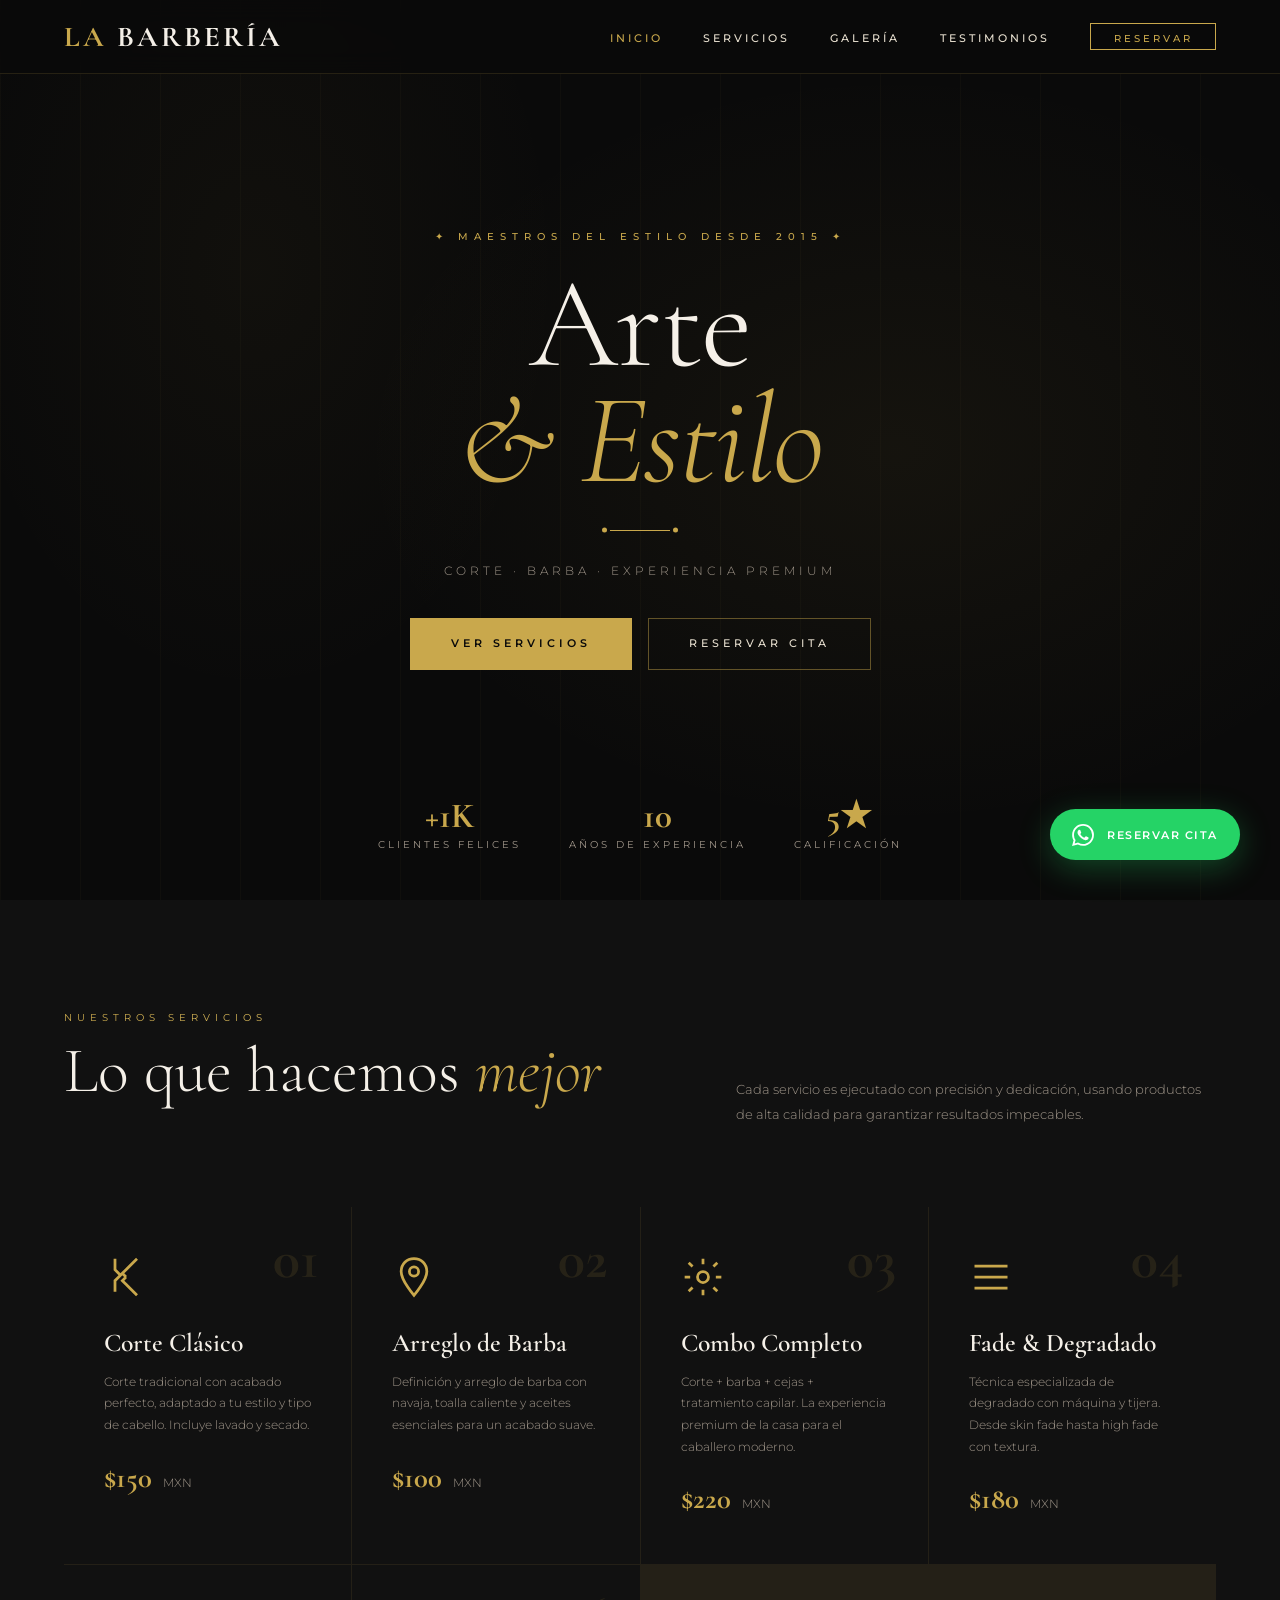
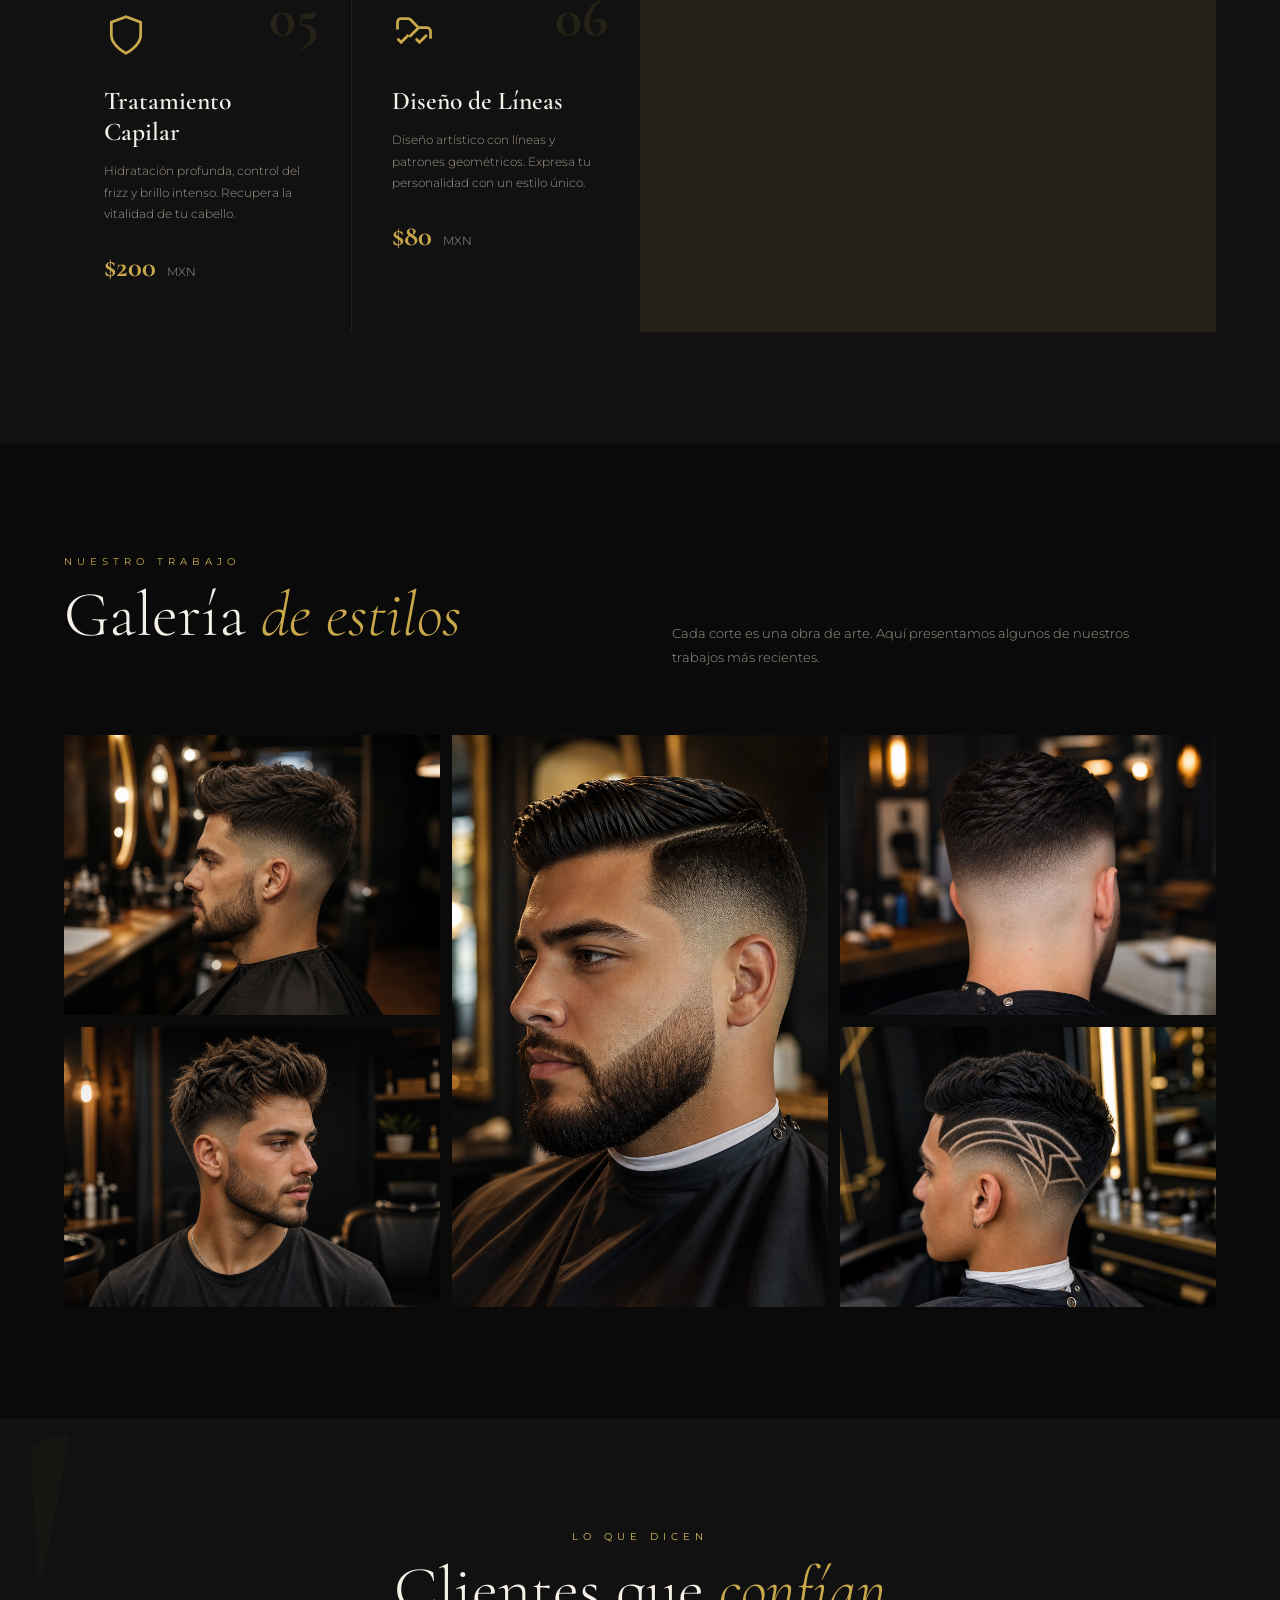
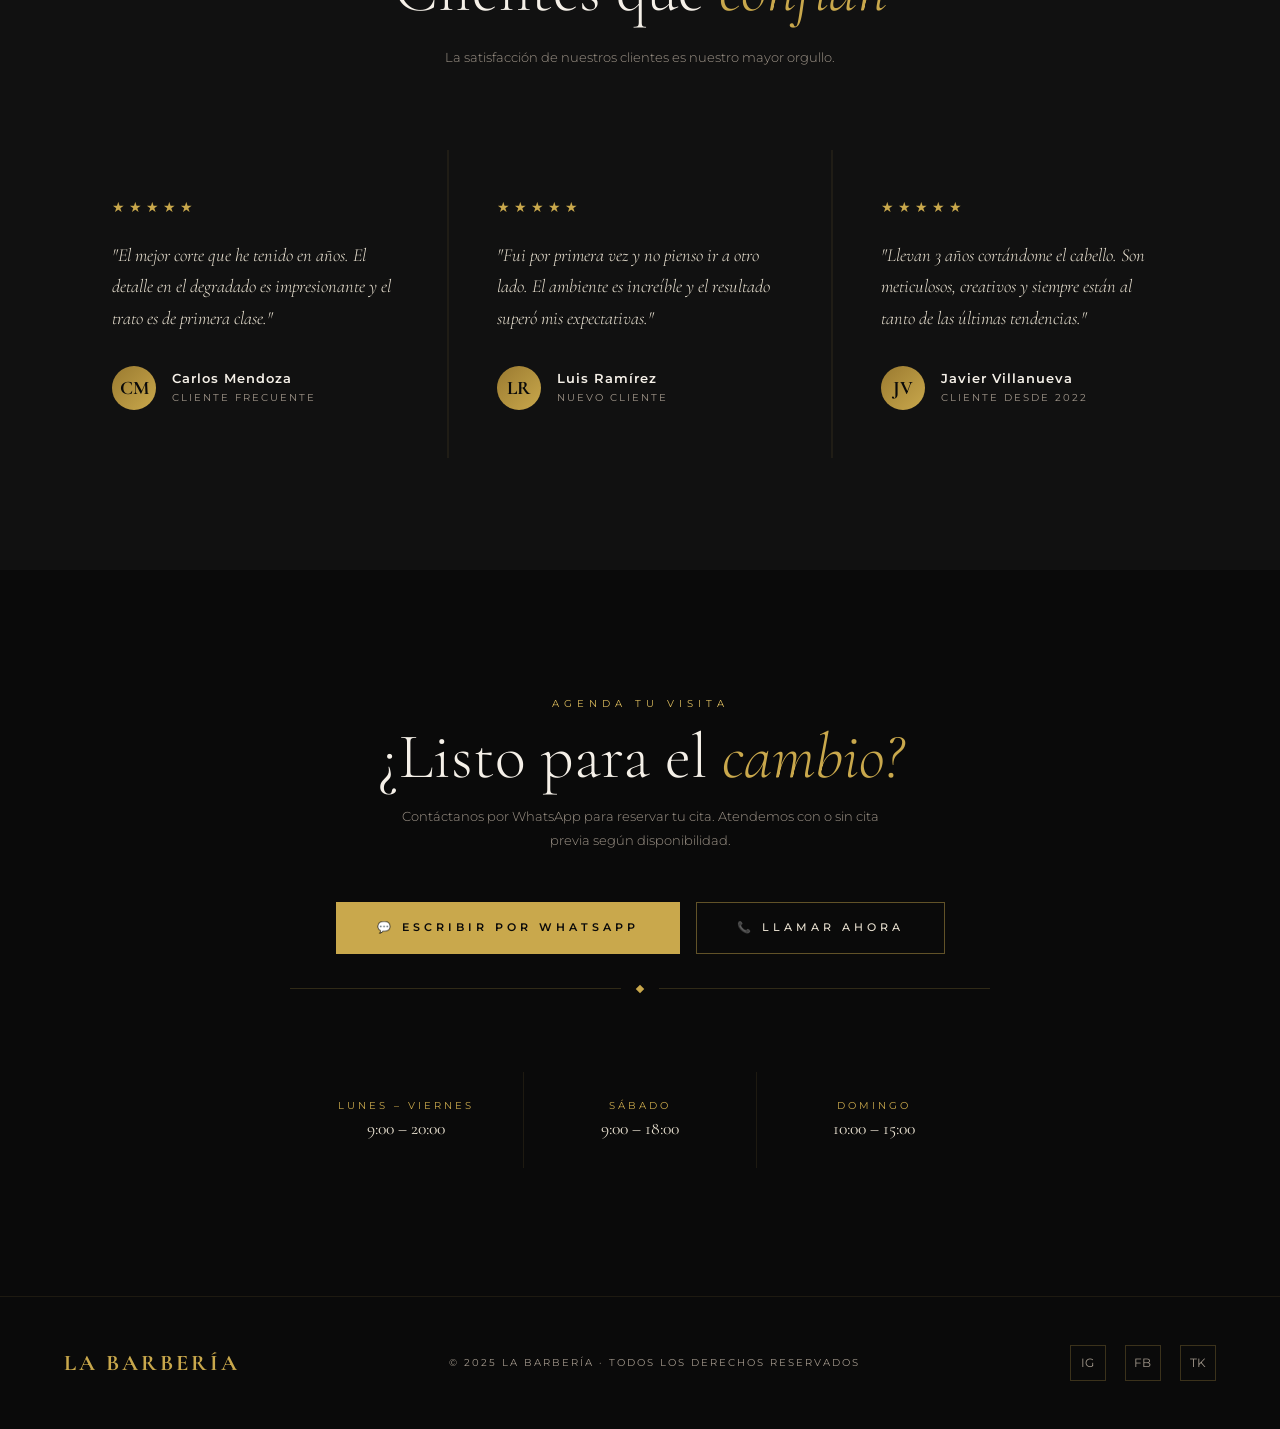
==== barberia/index.html @ 3659d056 "Initial push El primer push donde agregue lo que ya tenia" ====
<!DOCTYPE html>
<html lang="es">
<head>
  <meta charset="UTF-8" />
  <meta name="viewport" content="width=device-width, initial-scale=1.0" />
  <title>La Barbería | Maestros del Estilo</title>
  <link href="https://fonts.googleapis.com/css2?family=Cormorant+Garamond:wght@300;400;600;700&family=Montserrat:wght@300;400;500;600&display=swap" rel="stylesheet" />
  <link rel="stylesheet" href="css/variables.css" />
  <link rel="stylesheet" href="css/base.css" />
  <link rel="stylesheet" href="css/navbar.css" />
  <link rel="stylesheet" href="css/hero.css" />
  <link rel="stylesheet" href="css/servicios.css" />
  <link rel="stylesheet" href="css/galeria.css" />
  <link rel="stylesheet" href="css/testimonios.css" />
  <link rel="stylesheet" href="css/contacto.css" />
  <link rel="stylesheet" href="css/footer.css" />
  <link rel="stylesheet" href="css/whatsapp.css" />
  <link rel="stylesheet" href="css/animations.css" />
  <link rel="stylesheet" href="css/responsive.css" />
</head>
<body>

  <nav>
    <a href="#inicio" class="nav-logo">La <span>Barbería</span></a>
    <ul class="nav-links" id="navLinks">
      <li><a href="#inicio">Inicio</a></li>
      <li><a href="#servicios">Servicios</a></li>
      <li><a href="#galeria">Galería</a></li>
      <li><a href="#testimonios">Testimonios</a></li>
      <li><a href="#contacto" class="nav-cta">Reservar</a></li>
    </ul>
    <button class="hamburger" id="hamburger" aria-label="Menú">
      <span></span><span></span><span></span>
    </button>
  </nav>

  <section id="inicio">
    <div class="hero-bg"></div>
    <div class="hero-lines"></div>
    <div class="hero-content">
      <p class="hero-eyebrow">✦ Maestros del estilo desde 2015 ✦</p>
      <h1 class="hero-title">
        Arte <em>& Estilo</em>
      </h1>
      <div class="hero-divider"></div>
      <p class="hero-sub">Corte · Barba · Experiencia Premium</p>
      <div class="hero-actions">
        <a href="#servicios" class="btn-primary"><span>Ver servicios</span></a>
        <a href="#contacto" class="btn-outline"><span>Reservar cita</span></a>
      </div>
    </div>
    <div class="hero-badges">
      <div class="badge">
        <span class="badge-num">+1K</span>
        <span class="badge-text">Clientes felices</span>
      </div>
      <div class="badge">
        <span class="badge-num">10</span>
        <span class="badge-text">Años de experiencia</span>
      </div>
      <div class="badge">
        <span class="badge-num">5★</span>
        <span class="badge-text">Calificación</span>
      </div>
    </div>
  </section>

  <section id="servicios">
    <div class="servicios-header">
      <div>
        <span class="section-label reveal">Nuestros servicios</span>
        <h2 class="section-title reveal reveal-delay-1">Lo que hacemos <em>mejor</em></h2>
      </div>
      <p class="section-desc reveal reveal-delay-2">
        Cada servicio es ejecutado con precisión y dedicación, usando productos de alta calidad para garantizar resultados impecables.
      </p>
    </div>
    <div class="servicios-grid">

      <div class="servicio-card reveal">
        <span class="servicio-num">01</span>
        <svg class="servicio-icon" viewBox="0 0 24 24" fill="none" stroke="currentColor" stroke-width="1.5">
          <path d="M6 2v6l3 3-3 3v6M12 8l6-6M12 16l6 6M12 8l-2 2 2 2M12 16l-2-2 2-2"/>
        </svg>
        <h3 class="servicio-name">Corte Clásico</h3>
        <p class="servicio-desc">Corte tradicional con acabado perfecto, adaptado a tu estilo y tipo de cabello. Incluye lavado y secado.</p>
        <div class="servicio-precio">$150 <span>MXN</span></div>
      </div>

      <div class="servicio-card reveal reveal-delay-1">
        <span class="servicio-num">02</span>
        <svg class="servicio-icon" viewBox="0 0 24 24" fill="none" stroke="currentColor" stroke-width="1.5">
          <path d="M12 2C8 2 5 5 5 9c0 5 7 13 7 13s7-8 7-13c0-4-3-7-7-7z"/>
          <circle cx="12" cy="9" r="2.5"/>
        </svg>
        <h3 class="servicio-name">Arreglo de Barba</h3>
        <p class="servicio-desc">Definición y arreglo de barba con navaja, toalla caliente y aceites esenciales para un acabado suave.</p>
        <div class="servicio-precio">$100 <span>MXN</span></div>
      </div>

      <div class="servicio-card reveal reveal-delay-2">
        <span class="servicio-num">03</span>
        <svg class="servicio-icon" viewBox="0 0 24 24" fill="none" stroke="currentColor" stroke-width="1.5">
          <circle cx="12" cy="12" r="3"/>
          <path d="M12 2v3M12 19v3M2 12h3M19 12h3M4.2 4.2l2.1 2.1M17.7 17.7l2.1 2.1M4.2 19.8l2.1-2.1M17.7 6.3l2.1-2.1"/>
        </svg>
        <h3 class="servicio-name">Combo Completo</h3>
        <p class="servicio-desc">Corte + barba + cejas + tratamiento capilar. La experiencia premium de la casa para el caballero moderno.</p>
        <div class="servicio-precio">$220 <span>MXN</span></div>
      </div>

      <div class="servicio-card reveal reveal-delay-3">
        <span class="servicio-num">04</span>
        <svg class="servicio-icon" viewBox="0 0 24 24" fill="none" stroke="currentColor" stroke-width="1.5">
          <path d="M3 6h18M3 12h18M3 18h18"/>
        </svg>
        <h3 class="servicio-name">Fade & Degradado</h3>
        <p class="servicio-desc">Técnica especializada de degradado con máquina y tijera. Desde skin fade hasta high fade con textura.</p>
        <div class="servicio-precio">$180 <span>MXN</span></div>
      </div>

      <div class="servicio-card reveal reveal-delay-4">
        <span class="servicio-num">05</span>
        <svg class="servicio-icon" viewBox="0 0 24 24" fill="none" stroke="currentColor" stroke-width="1.5">
          <path d="M12 22s8-4 8-10V5l-8-3-8 3v7c0 6 8 10 8 10z"/>
        </svg>
        <h3 class="servicio-name">Tratamiento Capilar</h3>
        <p class="servicio-desc">Hidratación profunda, control del frizz y brillo intenso. Recupera la vitalidad de tu cabello.</p>
        <div class="servicio-precio">$200 <span>MXN</span></div>
      </div>

      <div class="servicio-card reveal reveal-delay-1">
        <span class="servicio-num">06</span>
        <svg class="servicio-icon" viewBox="0 0 24 24" fill="none" stroke="currentColor" stroke-width="1.5">
          <path d="M9.5 3H5a2 2 0 0 0-2 2v4m6.5-6 5 5M9.5 3l5 5M14.5 8H19a2 2 0 0 1 2 2v4m-6.5-6-5 5"/>
          <path d="m3 14 2 2 4-4M13 14l2 2 4-4"/>
        </svg>
        <h3 class="servicio-name">Diseño de Líneas</h3>
        <p class="servicio-desc">Diseño artístico con líneas y patrones geométricos. Expresa tu personalidad con un estilo único.</p>
        <div class="servicio-precio">$80 <span>MXN</span></div>
      </div>

    </div>
  </section>

  <section id="galeria">
    <div class="galeria-header">
      <div>
        <span class="section-label reveal">Nuestro trabajo</span>
        <h2 class="section-title reveal reveal-delay-1">Galería <em>de estilos</em></h2>
      </div>
      <p class="section-desc reveal reveal-delay-2">
        Cada corte es una obra de arte. Aquí presentamos algunos de nuestros trabajos más recientes.
      </p>
    </div>
    <div class="galeria-grid">
      <div class="galeria-item reveal">
        <img class="galeria-img" src="assets/images/galeria/fade-clasico.jpg" alt="Fade clásico" width="900" height="700" loading="lazy" />
        <div class="galeria-overlay"><span class="galeria-overlay-text">Fade Clásico</span></div>
      </div>
      <div class="galeria-item reveal reveal-delay-1">
        <img class="galeria-img" src="assets/images/galeria/barba-corte.jpg" alt="Barba y corte" width="900" height="1100" loading="lazy" />
        <div class="galeria-overlay"><span class="galeria-overlay-text">Barba & Corte</span></div>
      </div>
      <div class="galeria-item reveal reveal-delay-2">
        <img class="galeria-img" src="assets/images/galeria/skin-fade.jpg" alt="Skin fade" width="900" height="700" loading="lazy" />
        <div class="galeria-overlay"><span class="galeria-overlay-text">Skin Fade</span></div>
      </div>
      <div class="galeria-item reveal reveal-delay-3">
        <img class="galeria-img" src="assets/images/galeria/textura-moderna.jpg" alt="Textura moderna" width="900" height="700" loading="lazy" />
        <div class="galeria-overlay"><span class="galeria-overlay-text">Textura Moderna</span></div>
      </div>
      <div class="galeria-item reveal reveal-delay-4">
        <img class="galeria-img" src="assets/images/galeria/diseno-premium.jpg" alt="Diseño premium" width="900" height="700" loading="lazy" />
        <div class="galeria-overlay"><span class="galeria-overlay-text">Diseño Premium</span></div>
      </div>
    </div>
  </section>

  <section id="testimonios">
    <div class="testimonios-header">
      <span class="section-label reveal">Lo que dicen</span>
      <h2 class="section-title reveal reveal-delay-1">Clientes que <em>confían</em></h2>
      <p class="section-desc reveal reveal-delay-2">La satisfacción de nuestros clientes es nuestro mayor orgullo.</p>
    </div>
    <div class="testimonios-grid">

      <div class="testimonio-card reveal">
        <div class="testimonio-estrellas">
          <span class="estrella">★</span><span class="estrella">★</span><span class="estrella">★</span><span class="estrella">★</span><span class="estrella">★</span>
        </div>
        <p class="testimonio-texto">"El mejor corte que he tenido en años. El detalle en el degradado es impresionante y el trato es de primera clase."</p>
        <div class="testimonio-autor">
          <div class="autor-avatar">CM</div>
          <div class="autor-info">
            <strong>Carlos Mendoza</strong>
            <span>Cliente frecuente</span>
          </div>
        </div>
      </div>

      <div class="testimonio-card reveal reveal-delay-1">
        <div class="testimonio-estrellas">
          <span class="estrella">★</span><span class="estrella">★</span><span class="estrella">★</span><span class="estrella">★</span><span class="estrella">★</span>
        </div>
        <p class="testimonio-texto">"Fui por primera vez y no pienso ir a otro lado. El ambiente es increíble y el resultado superó mis expectativas."</p>
        <div class="testimonio-autor">
          <div class="autor-avatar">LR</div>
          <div class="autor-info">
            <strong>Luis Ramírez</strong>
            <span>Nuevo cliente</span>
          </div>
        </div>
      </div>

      <div class="testimonio-card reveal reveal-delay-2">
        <div class="testimonio-estrellas">
          <span class="estrella">★</span><span class="estrella">★</span><span class="estrella">★</span><span class="estrella">★</span><span class="estrella">★</span>
        </div>
        <p class="testimonio-texto">"Llevan 3 años cortándome el cabello. Son meticulosos, creativos y siempre están al tanto de las últimas tendencias."</p>
        <div class="testimonio-autor">
          <div class="autor-avatar">JV</div>
          <div class="autor-info">
            <strong>Javier Villanueva</strong>
            <span>Cliente desde 2022</span>
          </div>
        </div>
      </div>

    </div>
  </section>

  <section id="contacto">
    <div class="cta-inner">
      <span class="section-label">Agenda tu visita</span>
      <h2 class="section-title reveal">¿Listo para el <em>cambio?</em></h2>
      <p class="section-desc reveal reveal-delay-1">
        Contáctanos por WhatsApp para reservar tu cita. Atendemos con o sin cita previa según disponibilidad.
      </p>
      <div class="cta-buttons reveal reveal-delay-2">
        <a href="https://wa.me/526671234567?text=Hola%2C%20quiero%20reservar%20una%20cita" target="_blank" class="btn-primary"><span>💬 Escribir por WhatsApp</span></a>
        <a href="tel:+526671234567" class="btn-outline"><span>📞 Llamar ahora</span></a>
      </div>

      <div class="line-sep reveal reveal-delay-3"><div class="line-sep-diamond"></div></div>

      <div class="horario-grid reveal reveal-delay-3">
        <div class="horario-item">
          <div class="horario-dia">Lunes – Viernes</div>
          <div class="horario-hora">9:00 – 20:00</div>
        </div>
        <div class="horario-item">
          <div class="horario-dia">Sábado</div>
          <div class="horario-hora">9:00 – 18:00</div>
        </div>
        <div class="horario-item">
          <div class="horario-dia">Domingo</div>
          <div class="horario-hora">10:00 – 15:00</div>
        </div>
      </div>
    </div>
  </section>

  <footer>
    <div class="footer-logo">La Barbería</div>
    <p class="footer-copy">© 2025 La Barbería · Todos los derechos reservados</p>
    <div class="footer-social">
      <a href="#" class="social-link" aria-label="Instagram">IG</a>
      <a href="#" class="social-link" aria-label="Facebook">FB</a>
      <a href="#" class="social-link" aria-label="TikTok">TK</a>
    </div>
  </footer>

  <a href="https://wa.me/526671234567?text=Hola%2C%20quiero%20reservar%20una%20cita" target="_blank" class="whatsapp-float" aria-label="Contactar por WhatsApp">
    <svg viewBox="0 0 24 24" xmlns="http://www.w3.org/2000/svg">
      <path d="M17.472 14.382c-.297-.149-1.758-.867-2.03-.967-.273-.099-.471-.148-.67.15-.197.297-.767.966-.94 1.164-.173.199-.347.223-.644.075-.297-.15-1.255-.463-2.39-1.475-.883-.788-1.48-1.761-1.653-2.059-.173-.297-.018-.458.13-.606.134-.133.298-.347.446-.52.149-.174.198-.298.298-.497.099-.198.05-.371-.025-.52-.075-.149-.669-1.612-.916-2.207-.242-.579-.487-.5-.669-.51-.173-.008-.371-.01-.57-.01-.198 0-.52.074-.792.372-.272.297-1.04 1.016-1.04 2.479 0 1.462 1.065 2.875 1.213 3.074.149.198 2.096 3.2 5.077 4.487.709.306 1.262.489 1.694.625.712.227 1.36.195 1.871.118.571-.085 1.758-.719 2.006-1.413.248-.694.248-1.289.173-1.413-.074-.124-.272-.198-.57-.347m-5.421 7.403h-.004a9.87 9.87 0 01-5.031-1.378l-.361-.214-3.741.982.998-3.648-.235-.374a9.86 9.86 0 01-1.51-5.26c.001-5.45 4.436-9.884 9.888-9.884 2.64 0 5.122 1.03 6.988 2.898a9.825 9.825 0 012.893 6.994c-.003 5.45-4.437 9.884-9.885 9.884m8.413-18.297A11.815 11.815 0 0012.05 0C5.495 0 .16 5.335.157 11.892c0 2.096.547 4.142 1.588 5.945L.057 24l6.305-1.654a11.882 11.882 0 005.683 1.448h.005c6.554 0 11.89-5.335 11.893-11.893a11.821 11.821 0 00-3.48-8.413z"/>
    </svg>
    <span class="whatsapp-text">Reservar cita</span>
  </a>

  <script src="js/main.js" defer></script>
</body>
</html>
---- barberia/css/variables.css ----
:root {
  --negro: #0a0a0a;
  --negro-suave: #111111;
  --negro-medio: #1a1a1a;
  --dorado: #c9a84c;
  --dorado-claro: #e8c96a;
  --dorado-oscuro: #9a7a30;
  --blanco: #f5f0e8;
  --blanco-suave: #e8e0d0;
  --gris: #2a2a2a;
  --gris-texto: #a0968a;
  --font-display: 'Cormorant Garamond', serif;
  --font-body: 'Montserrat', sans-serif;
}
---- barberia/css/base.css ----
*, *::before, *::after { box-sizing: border-box; margin: 0; padding: 0; }

html { scroll-behavior: smooth; }

body {
  font-family: var(--font-body);
  background: var(--negro);
  color: var(--blanco);
  overflow-x: hidden;
  cursor: default;
}

::-webkit-scrollbar { width: 4px; }
::-webkit-scrollbar-track { background: var(--negro); }
::-webkit-scrollbar-thumb { background: var(--dorado); }

section {
  padding: 7rem 4rem;
}

.section-label {
  font-size: 0.6rem;
  letter-spacing: 5px;
  text-transform: uppercase;
  color: var(--dorado);
  margin-bottom: 1rem;
  display: block;
}

.section-title {
  font-family: var(--font-display);
  font-size: clamp(2.5rem, 5vw, 4.5rem);
  font-weight: 300;
  color: var(--blanco);
  line-height: 1;
  margin-bottom: 1.5rem;
}

.section-title em { font-style: italic; color: var(--dorado); }

.section-desc {
  font-size: 0.8rem;
  line-height: 1.9;
  color: var(--gris-texto);
  max-width: 480px;
  font-weight: 300;
}

.btn-primary,
.btn-outline {
  display: inline-flex;
  align-items: center;
  justify-content: center;
  min-height: 3.25rem;
  padding: 0 2.5rem;
  font-size: 0.7rem;
  letter-spacing: 4px;
  text-transform: uppercase;
  text-decoration: none;
  line-height: 1;
  white-space: nowrap;
  border: 1px solid transparent;
  transition:
    transform 0.25s cubic-bezier(0.16, 1, 0.3, 1),
    box-shadow 0.25s,
    border-color 0.3s,
    color 0.3s,
    background 0.3s;
}

.btn-primary {
  background: var(--dorado);
  color: var(--negro);
  font-weight: 600;
  position: relative;
  overflow: hidden;
}

.btn-primary::before {
  content: '';
  position: absolute;
  inset: 0;
  background: var(--dorado-claro);
  transform: translateX(-100%);
  transition: transform 0.4s cubic-bezier(0.16, 1, 0.3, 1);
}

.btn-primary:hover::before { transform: translateX(0); }
.btn-primary:hover {
  transform: translateY(-3px);
  box-shadow: 0 12px 28px rgba(201, 168, 76, 0.35);
}

.btn-primary:active { transform: translateY(-1px); }
.btn-primary span { position: relative; z-index: 1; }

.btn-outline {
  background: transparent;
  border-color: rgba(201, 168, 76, 0.45);
  color: var(--blanco-suave);
  font-weight: 500;
}

.btn-outline:hover {
  border-color: var(--dorado);
  color: var(--dorado);
  transform: translateY(-3px);
  box-shadow: 0 8px 24px rgba(0, 0, 0, 0.4);
}

.btn-outline:active { transform: translateY(-1px); }

.hero-actions,
.cta-buttons {
  display: flex;
  flex-wrap: wrap;
  align-items: center;
  justify-content: center;
  gap: 1rem;
}

.line-sep {
  display: flex;
  align-items: center;
  gap: 1rem;
  margin: 2rem 0;
}

.line-sep::before, .line-sep::after {
  content: '';
  flex: 1;
  height: 1px;
  background: rgba(201,168,76,0.2);
}

.line-sep-diamond {
  width: 6px; height: 6px;
  background: var(--dorado);
  transform: rotate(45deg);
}

.reveal {
  opacity: 0;
  transform: translateY(30px);
  transition: opacity 0.8s cubic-bezier(0.16,1,0.3,1), transform 0.8s cubic-bezier(0.16,1,0.3,1);
}

.reveal.visible { opacity: 1; transform: translateY(0); }
.reveal-delay-1 { transition-delay: 0.1s; }
.reveal-delay-2 { transition-delay: 0.2s; }
.reveal-delay-3 { transition-delay: 0.3s; }
.reveal-delay-4 { transition-delay: 0.4s; }
---- barberia/css/navbar.css ----
nav {
  position: fixed;
  top: 0; left: 0; right: 0;
  z-index: 1000;
  display: flex;
  justify-content: space-between;
  align-items: center;
  padding: 1.2rem 4rem;
  background: rgba(10,10,10,0.92);
  -webkit-backdrop-filter: blur(12px);
  backdrop-filter: blur(12px);
  border-bottom: 1px solid rgba(201,168,76,0.15);
  transition: padding 0.35s, background 0.35s, box-shadow 0.35s;
}

nav.nav-scrolled {
  padding: 0.85rem 4rem;
  background: rgba(10, 10, 10, 0.97);
  box-shadow: 0 8px 32px rgba(0, 0, 0, 0.45);
}

.nav-logo {
  font-family: var(--font-display);
  font-size: 1.8rem;
  font-weight: 700;
  color: var(--dorado);
  letter-spacing: 3px;
  text-decoration: none;
  text-transform: uppercase;
}

.nav-logo span { color: var(--blanco); }

.nav-links {
  display: flex;
  gap: 2.5rem;
  list-style: none;
}

.nav-links a {
  color: var(--blanco-suave);
  text-decoration: none;
  font-size: 0.7rem;
  letter-spacing: 3px;
  text-transform: uppercase;
  font-weight: 500;
  position: relative;
  padding-bottom: 4px;
  transition: color 0.3s;
}

.nav-links a::after {
  content: '';
  position: absolute;
  bottom: 0; left: 0;
  width: 0; height: 1px;
  background: var(--dorado);
  transition: width 0.3s;
}

.nav-links a:hover { color: var(--dorado); }
.nav-links a:hover::after { width: 100%; }

.nav-cta {
  background: transparent;
  border: 1px solid var(--dorado);
  color: var(--dorado) !important;
  padding: 0.5rem 1.4rem;
  font-size: 0.65rem !important;
  letter-spacing: 3px;
  text-transform: uppercase;
  transition: background 0.3s, color 0.3s !important;
}

.nav-cta:hover {
  background: var(--dorado) !important;
  color: var(--negro) !important;
}

.nav-cta::after { display: none !important; }

.hamburger {
  display: none;
  flex-direction: column;
  gap: 5px;
  cursor: pointer;
  background: none;
  border: none;
  padding: 4px;
}

.hamburger span {
  display: block;
  width: 24px;
  height: 1.5px;
  background: var(--dorado);
  transition: transform 0.3s, opacity 0.3s;
}
---- barberia/css/hero.css ----
#inicio {
  min-height: 100vh;
  display: grid;
  place-items: center;
  position: relative;
  overflow: hidden;
  background: var(--negro);
}

.hero-bg {
  position: absolute;
  inset: 0;
  background:
    radial-gradient(ellipse 60% 60% at 70% 50%, rgba(201,168,76,0.06) 0%, transparent 70%),
    radial-gradient(ellipse 40% 80% at 20% 30%, rgba(201,168,76,0.04) 0%, transparent 60%);
  animation: heroGlow 10s ease-in-out infinite;
}

.hero-lines {
  position: absolute;
  inset: 0;
  background-image:
    repeating-linear-gradient(
      90deg,
      rgba(201,168,76,0.03) 0px,
      rgba(201,168,76,0.03) 1px,
      transparent 1px,
      transparent 80px
    );
  background-size: 80px 100%;
  animation: linesDrift 24s linear infinite;
}

.hero-content {
  position: relative;
  z-index: 2;
  text-align: center;
  padding: 0 2rem;
  max-width: 52rem;
}

.hero-eyebrow {
  font-size: 0.65rem;
  letter-spacing: 6px;
  text-transform: uppercase;
  color: var(--dorado);
  margin-bottom: 1.5rem;
  font-weight: 500;
  animation: fadeUp 0.9s cubic-bezier(0.16, 1, 0.3, 1) 0.15s both;
}

.hero-title {
  font-family: var(--font-display);
  font-size: clamp(4rem, 10vw, 9rem);
  font-weight: 300;
  line-height: 0.9;
  color: var(--blanco);
  margin-bottom: 0.2rem;
  letter-spacing: -2px;
  animation: fadeUp 1s cubic-bezier(0.16, 1, 0.3, 1) 0.3s both;
}

.hero-title em {
  font-style: italic;
  color: var(--dorado);
  display: block;
}

.hero-divider {
  width: 60px;
  height: 1px;
  background: var(--dorado);
  margin: 2rem auto;
  position: relative;
  animation: dividerGrow 0.9s cubic-bezier(0.16, 1, 0.3, 1) 0.5s both;
}

.hero-divider::before, .hero-divider::after {
  content: '';
  position: absolute;
  top: 50%;
  transform: translateY(-50%);
  width: 5px;
  height: 5px;
  border-radius: 50%;
  background: var(--dorado);
  animation: fadeIn 0.6s ease 1s both;
}

.hero-divider::before { left: -8px; }
.hero-divider::after  { right: -8px; }

.hero-sub {
  font-size: 0.75rem;
  letter-spacing: 4px;
  text-transform: uppercase;
  color: var(--gris-texto);
  margin-bottom: 2.5rem;
  font-weight: 300;
  animation: fadeUp 0.9s cubic-bezier(0.16, 1, 0.3, 1) 0.55s both;
}

.hero-actions {
  animation: fadeUp 0.9s cubic-bezier(0.16, 1, 0.3, 1) 0.7s both;
}

.hero-actions .btn-primary {
  animation: pulseGold 3s ease-in-out 1.5s infinite;
}

.hero-badges {
  position: absolute;
  bottom: 3rem;
  left: 50%;
  transform: translateX(-50%);
  display: flex;
  gap: 3rem;
  z-index: 2;
}

.badge {
  text-align: center;
  animation: fadeUp 0.8s cubic-bezier(0.16, 1, 0.3, 1) both;
}

.badge:nth-child(1) { animation-delay: 0.9s; }
.badge:nth-child(2) { animation-delay: 1.05s; }
.badge:nth-child(3) { animation-delay: 1.2s; }

.badge-num {
  font-family: var(--font-display);
  font-size: 2.2rem;
  font-weight: 700;
  color: var(--dorado);
  display: block;
  line-height: 1;
  transition: transform 0.3s;
}

.badge:hover .badge-num {
  transform: scale(1.08);
}

.badge-text {
  font-size: 0.6rem;
  letter-spacing: 3px;
  text-transform: uppercase;
  color: var(--gris-texto);
  margin-top: 4px;
}
---- barberia/css/servicios.css ----
#servicios {
  background: var(--negro-suave);
}

.servicios-header {
  display: flex;
  justify-content: space-between;
  align-items: flex-end;
  margin-bottom: 5rem;
  flex-wrap: wrap;
  gap: 2rem;
}

.servicios-grid {
  display: grid;
  grid-template-columns: repeat(auto-fit, minmax(280px, 1fr));
  gap: 1px;
  background: rgba(201,168,76,0.1);
}

.servicio-card {
  background: var(--negro-suave);
  padding: 3rem 2.5rem;
  position: relative;
  overflow: hidden;
  transition: background 0.4s;
}

.servicio-card::before {
  content: '';
  position: absolute;
  bottom: 0; left: 0;
  width: 100%; height: 2px;
  background: var(--dorado);
  transform: scaleX(0);
  transform-origin: left;
  transition: transform 0.4s cubic-bezier(0.16,1,0.3,1);
}

.servicio-card:hover { background: var(--negro-medio); }
.servicio-card:hover::before { transform: scaleX(1); }

.servicio-num {
  font-family: var(--font-display);
  font-size: 3.5rem;
  font-weight: 700;
  color: rgba(201,168,76,0.12);
  position: absolute;
  top: 1.5rem; right: 2rem;
  line-height: 1;
  transition: color 0.4s;
}

.servicio-card:hover .servicio-num { color: rgba(201,168,76,0.2); }

.servicio-icon {
  width: 44px;
  height: 44px;
  margin-bottom: 1.5rem;
  color: var(--dorado);
}

.servicio-name {
  font-family: var(--font-display);
  font-size: 1.6rem;
  font-weight: 600;
  color: var(--blanco);
  margin-bottom: 0.8rem;
}

.servicio-desc {
  font-size: 0.75rem;
  line-height: 1.8;
  color: var(--gris-texto);
  font-weight: 300;
  margin-bottom: 1.5rem;
}

.servicio-precio {
  font-family: var(--font-display);
  font-size: 1.8rem;
  font-weight: 700;
  color: var(--dorado);
}

.servicio-precio span {
  font-size: 0.75rem;
  font-family: var(--font-body);
  color: var(--gris-texto);
  font-weight: 300;
  margin-left: 4px;
}
---- barberia/css/galeria.css ----
#galeria {
  background: var(--negro);
}

.galeria-header {
  display: grid;
  grid-template-columns: 1fr 1fr;
  gap: 4rem;
  align-items: end;
  margin-bottom: 4rem;
}

.galeria-grid {
  display: grid;
  grid-template-columns: repeat(12, 1fr);
  grid-template-rows: repeat(2, 280px);
  gap: 12px;
}

.galeria-item {
  background: var(--negro-medio);
  overflow: hidden;
  position: relative;
  cursor: pointer;
}

.galeria-img {
  width: 100%;
  height: 100%;
  object-fit: cover;
  display: block;
  transition: transform 0.5s cubic-bezier(0.16, 1, 0.3, 1);
}

.galeria-item:hover .galeria-img {
  transform: scale(1.06);
}

.galeria-item:nth-child(1) { grid-column: 1/5; grid-row: 1/2; }
.galeria-item:nth-child(2) { grid-column: 5/9; grid-row: 1/3; }
.galeria-item:nth-child(3) { grid-column: 9/13; grid-row: 1/2; }
.galeria-item:nth-child(4) { grid-column: 1/5; grid-row: 2/3; }
.galeria-item:nth-child(5) { grid-column: 9/13; grid-row: 2/3; }

.galeria-placeholder {
  width: 100%;
  height: 100%;
  display: flex;
  align-items: center;
  justify-content: center;
  flex-direction: column;
  gap: 1rem;
  position: relative;
  overflow: hidden;
}

.galeria-placeholder::before {
  content: '';
  position: absolute;
  inset: 0;
  background: linear-gradient(135deg, rgba(201,168,76,0.05) 0%, transparent 50%, rgba(201,168,76,0.03) 100%);
}

.galeria-item:nth-child(1) .galeria-placeholder { background: #141008; }
.galeria-item:nth-child(2) .galeria-placeholder { background: #0e100a; }
.galeria-item:nth-child(3) .galeria-placeholder { background: #10080e; }
.galeria-item:nth-child(4) .galeria-placeholder { background: #080e10; }
.galeria-item:nth-child(5) .galeria-placeholder { background: #100e08; }

.galeria-icon {
  color: rgba(201,168,76,0.25);
  width: 40px; height: 40px;
}

.galeria-label {
  font-size: 0.6rem;
  letter-spacing: 3px;
  text-transform: uppercase;
  color: rgba(201,168,76,0.35);
  font-weight: 500;
}

.galeria-overlay {
  position: absolute;
  inset: 0;
  background: rgba(0,0,0,0.7);
  display: flex;
  align-items: center;
  justify-content: center;
  opacity: 0;
  transition: opacity 0.3s;
}

.galeria-item:hover .galeria-overlay { opacity: 1; }

.galeria-overlay-text {
  font-family: var(--font-display);
  font-size: 1.2rem;
  color: var(--dorado);
  letter-spacing: 3px;
}
---- barberia/css/testimonios.css ----
#testimonios {
  background: var(--negro-suave);
  position: relative;
  overflow: hidden;
}

#testimonios::before {
  content: '"';
  font-family: var(--font-display);
  font-size: 40vw;
  color: rgba(201,168,76,0.03);
  position: absolute;
  top: -10%;
  left: -5%;
  line-height: 1;
  pointer-events: none;
}

.testimonios-header {
  text-align: center;
  margin-bottom: 5rem;
}

.testimonios-header .section-desc {
  margin: 0 auto;
  text-align: center;
}

.testimonios-grid {
  display: grid;
  grid-template-columns: repeat(auto-fit, minmax(300px, 1fr));
  gap: 2px;
  background: rgba(201,168,76,0.08);
  position: relative;
  z-index: 1;
}

.testimonio-card {
  background: var(--negro-suave);
  padding: 3rem;
  position: relative;
  transition: background 0.3s;
}

.testimonio-card:hover { background: #161616; }

.testimonio-estrellas {
  display: flex;
  gap: 4px;
  margin-bottom: 1.5rem;
}

.estrella {
  color: var(--dorado);
  font-size: 0.9rem;
}

.testimonio-texto {
  font-family: var(--font-display);
  font-size: 1.15rem;
  line-height: 1.7;
  color: var(--blanco-suave);
  font-style: italic;
  font-weight: 300;
  margin-bottom: 2rem;
}

.testimonio-autor {
  display: flex;
  align-items: center;
  gap: 1rem;
}

.autor-avatar {
  width: 44px;
  height: 44px;
  border-radius: 50%;
  background: linear-gradient(135deg, var(--dorado-oscuro), var(--dorado));
  display: flex;
  align-items: center;
  justify-content: center;
  font-family: var(--font-display);
  font-size: 1.2rem;
  font-weight: 700;
  color: var(--negro);
  flex-shrink: 0;
}

.autor-info strong {
  display: block;
  font-size: 0.8rem;
  letter-spacing: 1px;
  color: var(--blanco);
  font-weight: 600;
}

.autor-info span {
  font-size: 0.65rem;
  letter-spacing: 2px;
  text-transform: uppercase;
  color: var(--gris-texto);
}
---- barberia/css/contacto.css ----
#contacto {
  background: var(--negro);
  text-align: center;
  padding: 8rem 4rem;
}

.cta-inner {
  max-width: 700px;
  margin: 0 auto;
}

.cta-inner .section-label { display: block; text-align: center; }
.cta-inner .section-title { margin-bottom: 1rem; }
.cta-inner .section-desc { margin: 0 auto 3rem; text-align: center; }

/* .cta-buttons — estilos en base.css (.hero-actions, .cta-buttons) */

.horario-grid {
  display: grid;
  grid-template-columns: repeat(auto-fit, minmax(200px, 1fr));
  gap: 1px;
  background: rgba(201,168,76,0.1);
  margin-top: 5rem;
  max-width: 700px;
  margin-left: auto;
  margin-right: auto;
}

.horario-item {
  background: var(--negro);
  padding: 1.8rem;
  text-align: center;
}

.horario-dia {
  font-size: 0.6rem;
  letter-spacing: 3px;
  text-transform: uppercase;
  color: var(--dorado);
  margin-bottom: 0.4rem;
}

.horario-hora {
  font-family: var(--font-display);
  font-size: 1.1rem;
  color: var(--blanco-suave);
}
---- barberia/css/footer.css ----
footer {
  background: var(--negro);
  border-top: 1px solid rgba(201,168,76,0.1);
  padding: 3rem 4rem;
  display: flex;
  justify-content: space-between;
  align-items: center;
  flex-wrap: wrap;
  gap: 1.5rem;
}

.footer-logo {
  font-family: var(--font-display);
  font-size: 1.4rem;
  font-weight: 700;
  color: var(--dorado);
  letter-spacing: 3px;
  text-transform: uppercase;
}

.footer-copy {
  font-size: 0.65rem;
  letter-spacing: 2px;
  color: var(--gris-texto);
  text-transform: uppercase;
}

.footer-social {
  display: flex;
  gap: 1.2rem;
}

.social-link {
  width: 36px; height: 36px;
  border: 1px solid rgba(201,168,76,0.25);
  display: flex;
  align-items: center;
  justify-content: center;
  color: var(--gris-texto);
  text-decoration: none;
  font-size: 0.75rem;
  transition: border-color 0.3s, color 0.3s;
}

.social-link:hover {
  border-color: var(--dorado);
  color: var(--dorado);
}
---- barberia/css/whatsapp.css ----
.whatsapp-float {
  position: fixed;
  bottom: 2.5rem;
  right: 2.5rem;
  z-index: 999;
  display: flex;
  align-items: center;
  gap: 0.8rem;
  background: #25D366;
  padding: 0.9rem 1.4rem;
  border-radius: 50px;
  text-decoration: none;
  box-shadow: 0 8px 32px rgba(37,211,102,0.3);
  animation: floatPulse 3s ease-in-out infinite;
  transition: transform 0.2s, box-shadow 0.3s;
}

.whatsapp-float:hover {
  transform: translateY(-3px) scale(1.02);
  box-shadow: 0 12px 40px rgba(37,211,102,0.45);
}

@keyframes floatPulse {
  0%, 100% { box-shadow: 0 8px 32px rgba(37,211,102,0.3); }
  50%       { box-shadow: 0 8px 40px rgba(37,211,102,0.55); }
}

.whatsapp-float svg {
  width: 22px; height: 22px;
  fill: #fff;
  flex-shrink: 0;
}

.whatsapp-text {
  font-size: 0.7rem;
  letter-spacing: 1.5px;
  font-weight: 600;
  color: #fff;
  text-transform: uppercase;
  white-space: nowrap;
}
---- barberia/css/animations.css ----
@media (prefers-reduced-motion: reduce) {
  *, *::before, *::after {
    animation-duration: 0.01ms !important;
    animation-iteration-count: 1 !important;
    transition-duration: 0.01ms !important;
  }
}

@keyframes fadeUp {
  from { opacity: 0; transform: translateY(28px); }
  to   { opacity: 1; transform: translateY(0); }
}

@keyframes fadeIn {
  from { opacity: 0; }
  to   { opacity: 1; }
}

@keyframes dividerGrow {
  from { width: 0; opacity: 0; }
  to   { width: 60px; opacity: 1; }
}

@keyframes heroGlow {
  0%, 100% { opacity: 1; transform: scale(1); }
  50%       { opacity: 0.85; transform: scale(1.02); }
}

@keyframes linesDrift {
  from { background-position: 0 0; }
  to   { background-position: 80px 0; }
}

@keyframes shimmer {
  0%   { background-position: -200% center; }
  100% { background-position: 200% center; }
}

@keyframes floatSoft {
  0%, 100% { transform: translateY(0); }
  50%       { transform: translateY(-6px); }
}

@keyframes pulseGold {
  0%, 100% { box-shadow: 0 0 0 0 rgba(201, 168, 76, 0); }
  50%       { box-shadow: 0 0 24px 2px rgba(201, 168, 76, 0.15); }
}

.section-label {
  background: linear-gradient(
    90deg,
    var(--dorado) 0%,
    var(--dorado-claro) 45%,
    var(--dorado) 90%
  );
  background-size: 200% auto;
  -webkit-background-clip: text;
  background-clip: text;
  -webkit-text-fill-color: transparent;
}

.section-label.reveal.visible {
  animation: shimmer 4s ease-in-out infinite;
}

.servicio-card {
  transition: background 0.4s, transform 0.4s cubic-bezier(0.16, 1, 0.3, 1);
}

.servicio-card:hover {
  transform: translateY(-6px);
}

.testimonio-card {
  transition: background 0.3s, transform 0.4s cubic-bezier(0.16, 1, 0.3, 1);
}

.testimonio-card:hover {
  transform: translateY(-4px);
}

.horario-item {
  transition: background 0.3s, transform 0.3s;
}

.horario-item:hover {
  transform: scale(1.03);
  background: var(--negro-medio);
}
---- barberia/css/responsive.css ----
@media (max-width: 900px) {
  nav { padding: 1rem 2rem; }

  .nav-links {
    display: none;
    position: absolute;
    top: 100%;
    left: 0; right: 0;
    background: rgba(10,10,10,0.98);
    flex-direction: column;
    align-items: center;
    padding: 2rem;
    gap: 1.5rem;
    border-bottom: 1px solid rgba(201,168,76,0.15);
  }

  .nav-links.open { display: flex; }
  .nav-cta { display: none; }
  .hamburger { display: flex; }

  section { padding: 5rem 2rem; }
  #contacto { padding: 5rem 2rem; }
  footer { padding: 2rem; }

  .galeria-header { grid-template-columns: 1fr; gap: 1.5rem; }

  .galeria-grid {
    grid-template-columns: 1fr 1fr;
    grid-template-rows: auto;
  }

  .galeria-item:nth-child(1) { grid-column: 1/2; grid-row: auto; }
  .galeria-item:nth-child(2) { grid-column: 2/3; grid-row: auto; }
  .galeria-item:nth-child(3) { grid-column: 1/2; grid-row: auto; }
  .galeria-item:nth-child(4) { grid-column: 2/3; grid-row: auto; }
  .galeria-item:nth-child(5) { grid-column: 1/3; grid-row: auto; }

  .galeria-item { height: 200px; }

  .hero-badges { gap: 1.5rem; bottom: 2rem; }

  .servicios-header { flex-direction: column; align-items: flex-start; }

  .whatsapp-text { display: none; }
  .whatsapp-float { padding: 0.9rem; }
}

@media (max-width: 600px) {
  .hero-title { font-size: 3.5rem; letter-spacing: -1px; }

  .hero-actions,
  .cta-buttons {
    flex-direction: column;
    width: 100%;
    max-width: 280px;
    margin-left: auto;
    margin-right: auto;
  }

  .hero-actions .btn-primary,
  .hero-actions .btn-outline,
  .cta-buttons .btn-primary,
  .cta-buttons .btn-outline {
    width: 100%;
  }

  footer { flex-direction: column; text-align: center; }
}
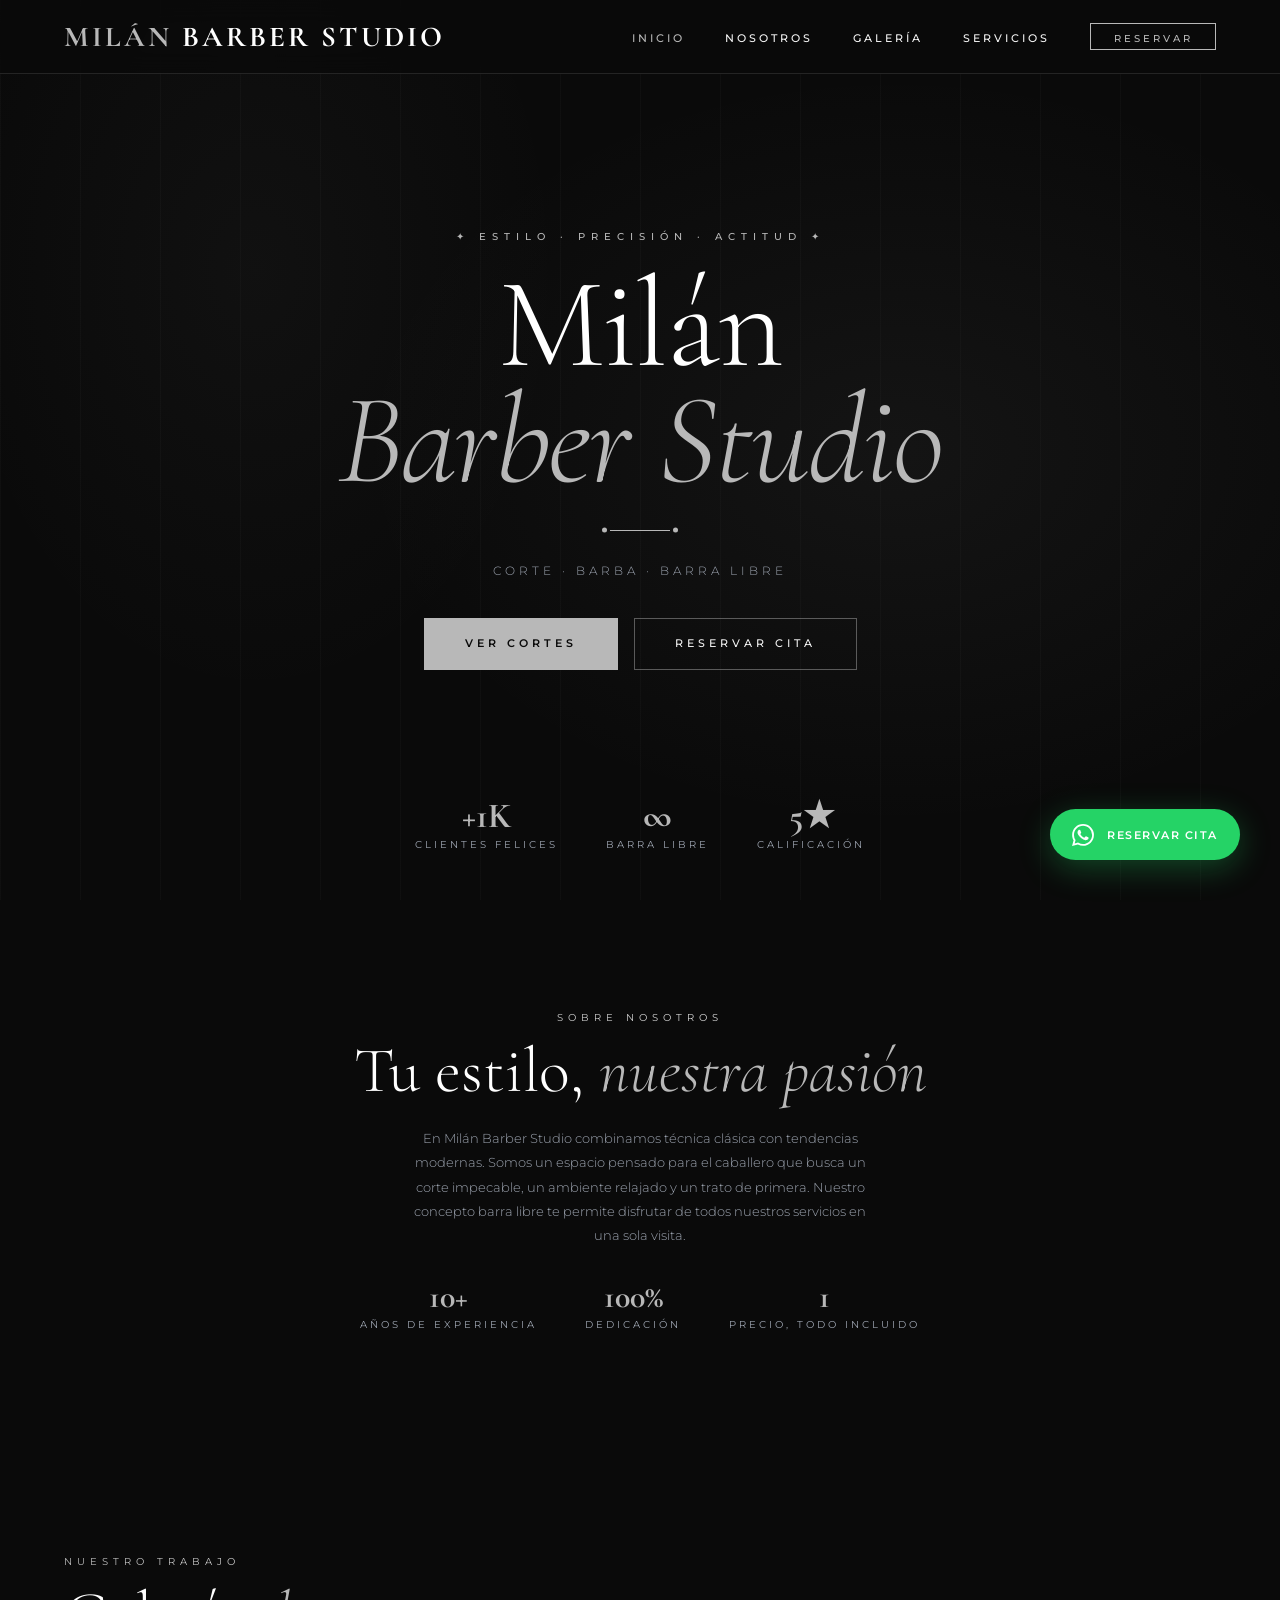
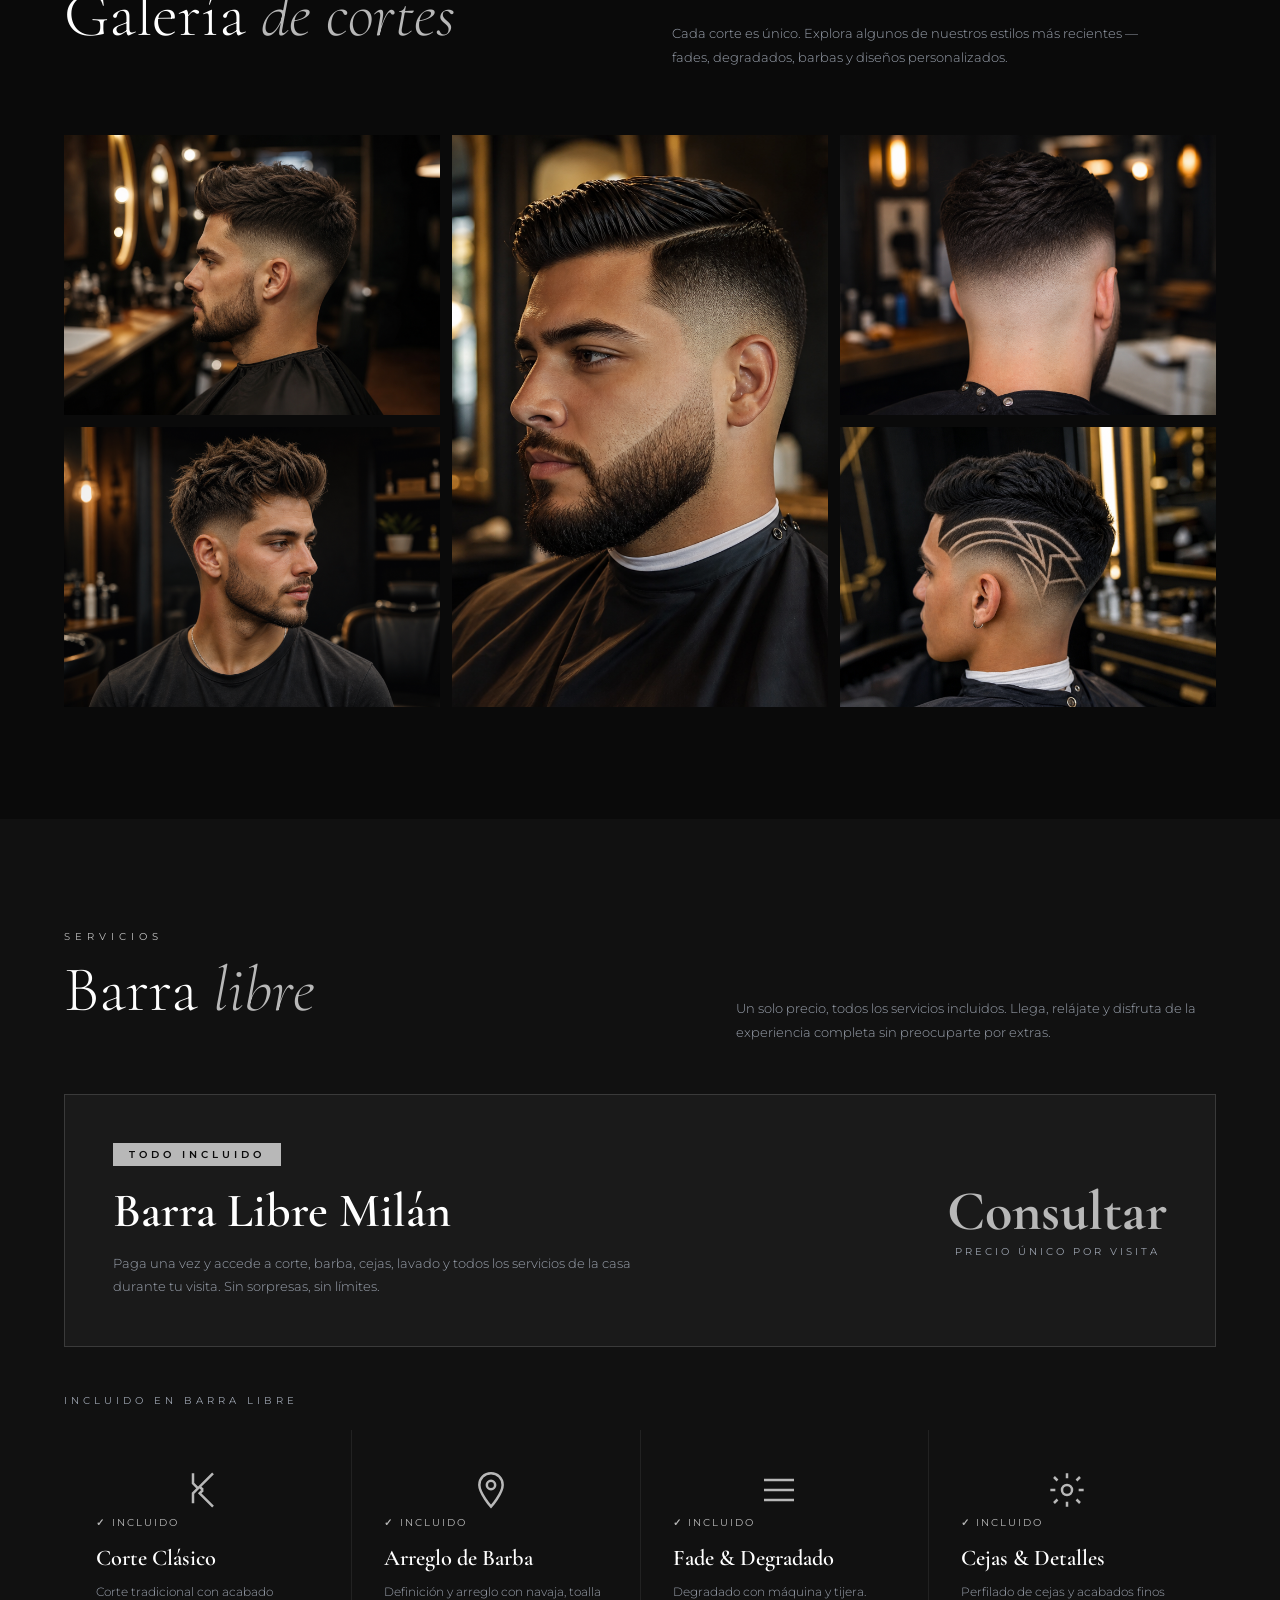
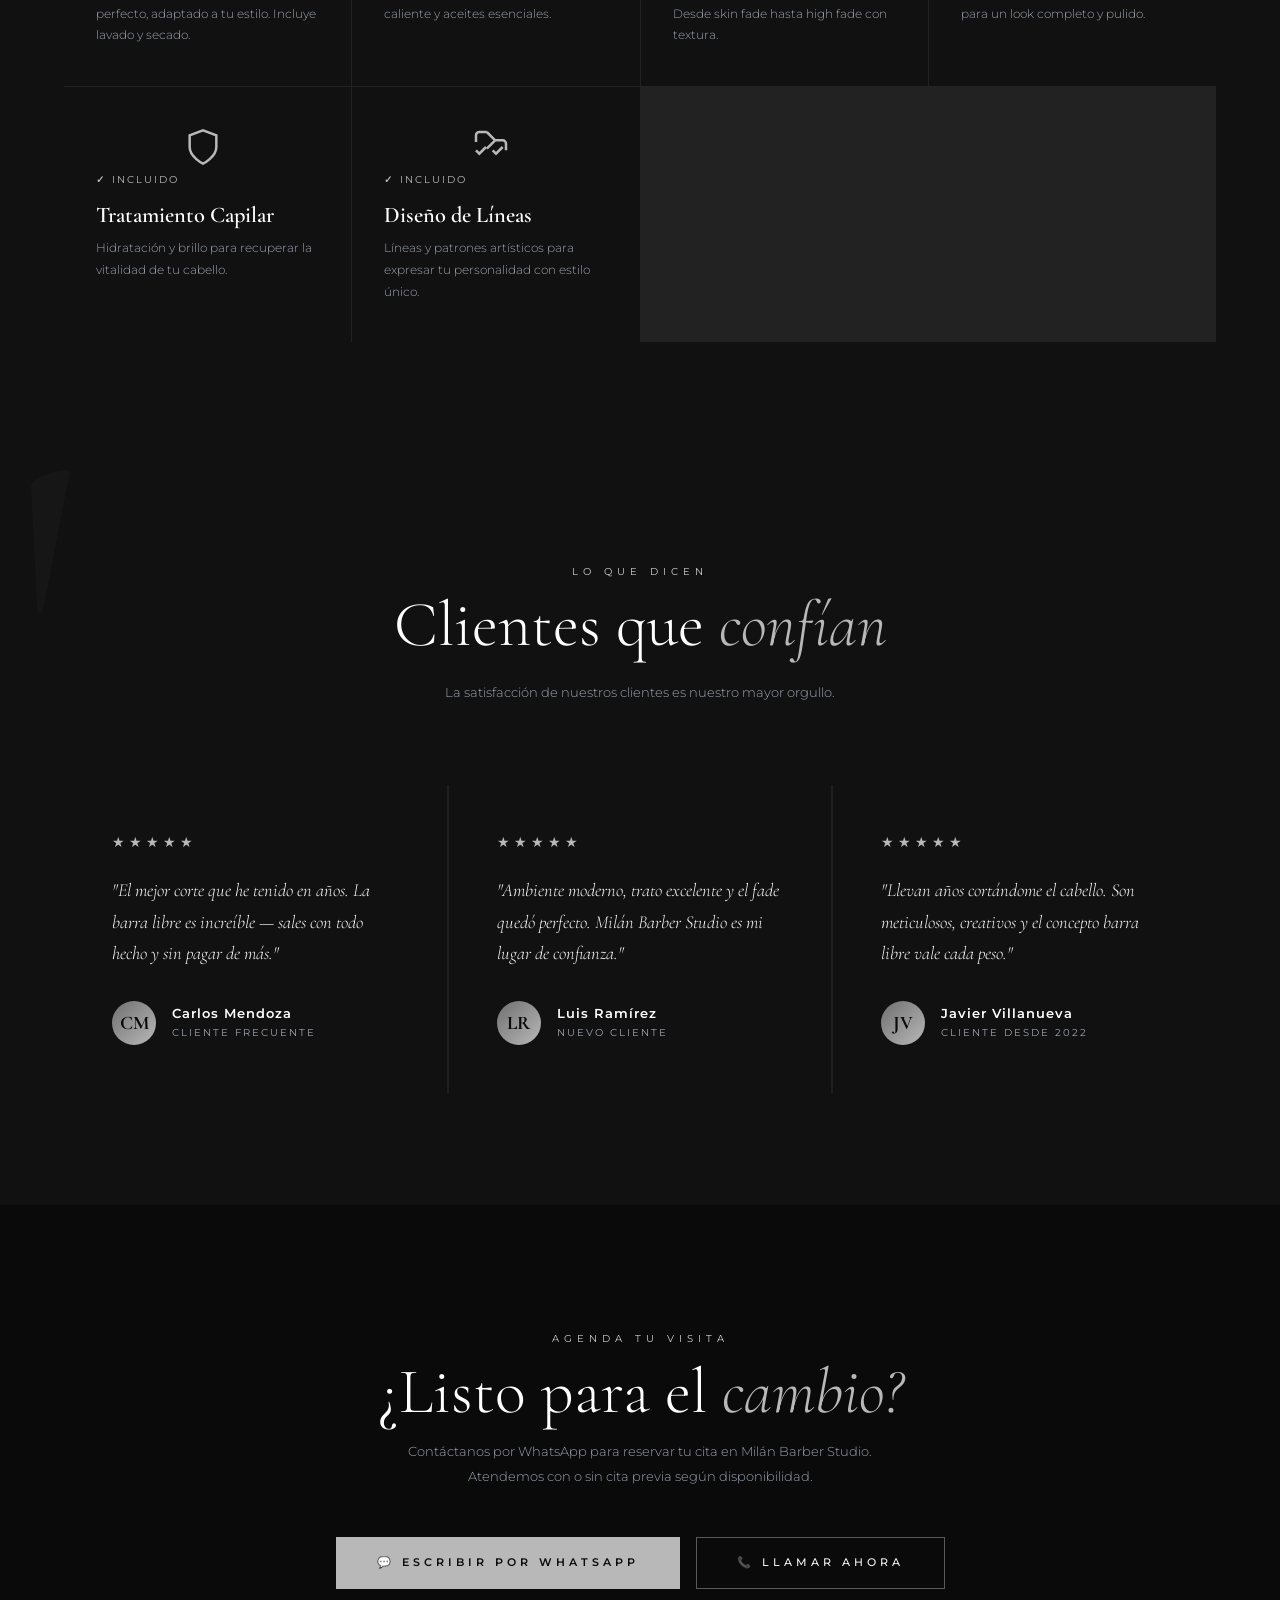
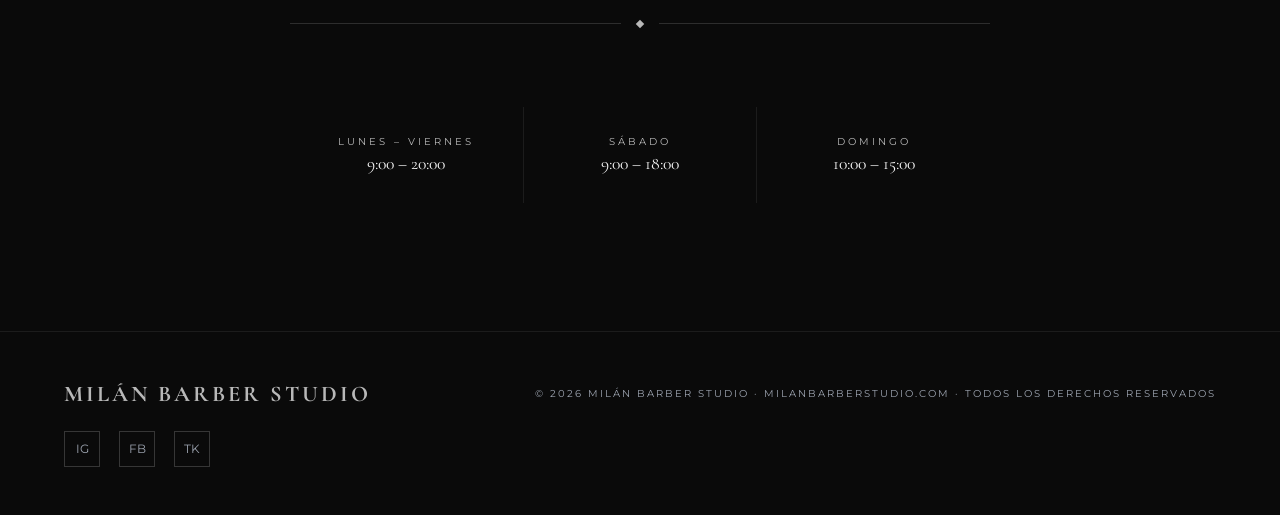
==== commit f454e6f5: "Fix HUD Cambios propuestos por el cliente" ====
--- a/barberia/index.html
+++ b/barberia/index.html
@@ -3,7 +3,8 @@
 <head>
   <meta charset="UTF-8" />
   <meta name="viewport" content="width=device-width, initial-scale=1.0" />
-  <title>La Barbería | Maestros del Estilo</title>
+  <meta name="description" content="Milán Barber Studio — Barbería con servicio barra libre. Cortes, barba y estilo en un ambiente moderno." />
+  <title>Milán Barber Studio | MilanBarberStudio.com</title>
   <link href="https://fonts.googleapis.com/css2?family=Cormorant+Garamond:wght@300;400;600;700&family=Montserrat:wght@300;400;500;600&display=swap" rel="stylesheet" />
   <link rel="stylesheet" href="css/variables.css" />
   <link rel="stylesheet" href="css/base.css" />
@@ -21,12 +22,12 @@
 <body>
 
   <nav>
-    <a href="#inicio" class="nav-logo">La <span>Barbería</span></a>
+    <a href="#inicio" class="nav-logo">Milán <span>Barber Studio</span></a>
     <ul class="nav-links" id="navLinks">
       <li><a href="#inicio">Inicio</a></li>
+      <li><a href="#nosotros">Nosotros</a></li>
+      <li><a href="#galeria">Galería</a></li>
       <li><a href="#servicios">Servicios</a></li>
-      <li><a href="#galeria">Galería</a></li>
-      <li><a href="#testimonios">Testimonios</a></li>
       <li><a href="#contacto" class="nav-cta">Reservar</a></li>
     </ul>
     <button class="hamburger" id="hamburger" aria-label="Menú">
@@ -38,14 +39,14 @@
     <div class="hero-bg"></div>
     <div class="hero-lines"></div>
     <div class="hero-content">
-      <p class="hero-eyebrow">✦ Maestros del estilo desde 2015 ✦</p>
+      <p class="hero-eyebrow">✦ Estilo · Precisión · Actitud ✦</p>
       <h1 class="hero-title">
-        Arte <em>& Estilo</em>
+        Milán <em>Barber Studio</em>
       </h1>
       <div class="hero-divider"></div>
-      <p class="hero-sub">Corte · Barba · Experiencia Premium</p>
+      <p class="hero-sub">Corte · Barba · Barra Libre</p>
       <div class="hero-actions">
-        <a href="#servicios" class="btn-primary"><span>Ver servicios</span></a>
+        <a href="#galeria" class="btn-primary"><span>Ver cortes</span></a>
         <a href="#contacto" class="btn-outline"><span>Reservar cita</span></a>
       </div>
     </div>
@@ -55,8 +56,8 @@
         <span class="badge-text">Clientes felices</span>
       </div>
       <div class="badge">
-        <span class="badge-num">10</span>
-        <span class="badge-text">Años de experiencia</span>
+        <span class="badge-num">∞</span>
+        <span class="badge-text">Barra libre</span>
       </div>
       <div class="badge">
         <span class="badge-num">5★</span>
@@ -65,81 +66,27 @@
     </div>
   </section>
 
-  <section id="servicios">
-    <div class="servicios-header">
-      <div>
-        <span class="section-label reveal">Nuestros servicios</span>
-        <h2 class="section-title reveal reveal-delay-1">Lo que hacemos <em>mejor</em></h2>
-      </div>
+  <section id="nosotros">
+    <div class="nosotros-inner">
+      <span class="section-label reveal">Sobre nosotros</span>
+      <h2 class="section-title reveal reveal-delay-1">Tu estilo, <em>nuestra pasión</em></h2>
       <p class="section-desc reveal reveal-delay-2">
-        Cada servicio es ejecutado con precisión y dedicación, usando productos de alta calidad para garantizar resultados impecables.
+        En Milán Barber Studio combinamos técnica clásica con tendencias modernas. Somos un espacio pensado para el caballero que busca un corte impecable, un ambiente relajado y un trato de primera. Nuestro concepto barra libre te permite disfrutar de todos nuestros servicios en una sola visita.
       </p>
-    </div>
-    <div class="servicios-grid">
-
-      <div class="servicio-card reveal">
-        <span class="servicio-num">01</span>
-        <svg class="servicio-icon" viewBox="0 0 24 24" fill="none" stroke="currentColor" stroke-width="1.5">
-          <path d="M6 2v6l3 3-3 3v6M12 8l6-6M12 16l6 6M12 8l-2 2 2 2M12 16l-2-2 2-2"/>
-        </svg>
-        <h3 class="servicio-name">Corte Clásico</h3>
-        <p class="servicio-desc">Corte tradicional con acabado perfecto, adaptado a tu estilo y tipo de cabello. Incluye lavado y secado.</p>
-        <div class="servicio-precio">$150 <span>MXN</span></div>
-      </div>
-
-      <div class="servicio-card reveal reveal-delay-1">
-        <span class="servicio-num">02</span>
-        <svg class="servicio-icon" viewBox="0 0 24 24" fill="none" stroke="currentColor" stroke-width="1.5">
-          <path d="M12 2C8 2 5 5 5 9c0 5 7 13 7 13s7-8 7-13c0-4-3-7-7-7z"/>
-          <circle cx="12" cy="9" r="2.5"/>
-        </svg>
-        <h3 class="servicio-name">Arreglo de Barba</h3>
-        <p class="servicio-desc">Definición y arreglo de barba con navaja, toalla caliente y aceites esenciales para un acabado suave.</p>
-        <div class="servicio-precio">$100 <span>MXN</span></div>
-      </div>
-
-      <div class="servicio-card reveal reveal-delay-2">
-        <span class="servicio-num">03</span>
-        <svg class="servicio-icon" viewBox="0 0 24 24" fill="none" stroke="currentColor" stroke-width="1.5">
-          <circle cx="12" cy="12" r="3"/>
-          <path d="M12 2v3M12 19v3M2 12h3M19 12h3M4.2 4.2l2.1 2.1M17.7 17.7l2.1 2.1M4.2 19.8l2.1-2.1M17.7 6.3l2.1-2.1"/>
-        </svg>
-        <h3 class="servicio-name">Combo Completo</h3>
-        <p class="servicio-desc">Corte + barba + cejas + tratamiento capilar. La experiencia premium de la casa para el caballero moderno.</p>
-        <div class="servicio-precio">$220 <span>MXN</span></div>
-      </div>
-
-      <div class="servicio-card reveal reveal-delay-3">
-        <span class="servicio-num">04</span>
-        <svg class="servicio-icon" viewBox="0 0 24 24" fill="none" stroke="currentColor" stroke-width="1.5">
-          <path d="M3 6h18M3 12h18M3 18h18"/>
-        </svg>
-        <h3 class="servicio-name">Fade & Degradado</h3>
-        <p class="servicio-desc">Técnica especializada de degradado con máquina y tijera. Desde skin fade hasta high fade con textura.</p>
-        <div class="servicio-precio">$180 <span>MXN</span></div>
-      </div>
-
-      <div class="servicio-card reveal reveal-delay-4">
-        <span class="servicio-num">05</span>
-        <svg class="servicio-icon" viewBox="0 0 24 24" fill="none" stroke="currentColor" stroke-width="1.5">
-          <path d="M12 22s8-4 8-10V5l-8-3-8 3v7c0 6 8 10 8 10z"/>
-        </svg>
-        <h3 class="servicio-name">Tratamiento Capilar</h3>
-        <p class="servicio-desc">Hidratación profunda, control del frizz y brillo intenso. Recupera la vitalidad de tu cabello.</p>
-        <div class="servicio-precio">$200 <span>MXN</span></div>
-      </div>
-
-      <div class="servicio-card reveal reveal-delay-1">
-        <span class="servicio-num">06</span>
-        <svg class="servicio-icon" viewBox="0 0 24 24" fill="none" stroke="currentColor" stroke-width="1.5">
-          <path d="M9.5 3H5a2 2 0 0 0-2 2v4m6.5-6 5 5M9.5 3l5 5M14.5 8H19a2 2 0 0 1 2 2v4m-6.5-6-5 5"/>
-          <path d="m3 14 2 2 4-4M13 14l2 2 4-4"/>
-        </svg>
-        <h3 class="servicio-name">Diseño de Líneas</h3>
-        <p class="servicio-desc">Diseño artístico con líneas y patrones geométricos. Expresa tu personalidad con un estilo único.</p>
-        <div class="servicio-precio">$80 <span>MXN</span></div>
-      </div>
-
+      <div class="nosotros-stats reveal reveal-delay-3">
+        <div class="nosotros-stat">
+          <span class="nosotros-stat-num">10+</span>
+          <span class="nosotros-stat-text">Años de experiencia</span>
+        </div>
+        <div class="nosotros-stat">
+          <span class="nosotros-stat-num">100%</span>
+          <span class="nosotros-stat-text">Dedicación</span>
+        </div>
+        <div class="nosotros-stat">
+          <span class="nosotros-stat-num">1</span>
+          <span class="nosotros-stat-text">Precio, todo incluido</span>
+        </div>
+      </div>
     </div>
   </section>
 
@@ -147,10 +94,10 @@
     <div class="galeria-header">
       <div>
         <span class="section-label reveal">Nuestro trabajo</span>
-        <h2 class="section-title reveal reveal-delay-1">Galería <em>de estilos</em></h2>
+        <h2 class="section-title reveal reveal-delay-1">Galería <em>de cortes</em></h2>
       </div>
       <p class="section-desc reveal reveal-delay-2">
-        Cada corte es una obra de arte. Aquí presentamos algunos de nuestros trabajos más recientes.
+        Cada corte es único. Explora algunos de nuestros estilos más recientes — fades, degradados, barbas y diseños personalizados.
       </p>
     </div>
     <div class="galeria-grid">
@@ -174,6 +121,94 @@
         <img class="galeria-img" src="assets/images/galeria/diseno-premium.jpg" alt="Diseño premium" width="900" height="700" loading="lazy" />
         <div class="galeria-overlay"><span class="galeria-overlay-text">Diseño Premium</span></div>
       </div>
+    </div>
+  </section>
+
+  <section id="servicios">
+    <div class="servicios-header">
+      <div>
+        <span class="section-label reveal">Servicios</span>
+        <h2 class="section-title reveal reveal-delay-1">Barra <em>libre</em></h2>
+      </div>
+      <p class="section-desc reveal reveal-delay-2">
+        Un solo precio, todos los servicios incluidos. Llega, relájate y disfruta de la experiencia completa sin preocuparte por extras.
+      </p>
+    </div>
+
+    <div class="barra-libre-banner reveal">
+      <div>
+        <span class="barra-libre-badge">Todo incluido</span>
+        <h3 class="barra-libre-title">Barra Libre Milán</h3>
+        <p class="barra-libre-desc">
+          Paga una vez y accede a corte, barba, cejas, lavado y todos los servicios de la casa durante tu visita. Sin sorpresas, sin límites.
+        </p>
+      </div>
+      <div class="barra-libre-precio">
+        Consultar
+        <span>Precio único por visita</span>
+      </div>
+    </div>
+
+    <span class="servicios-incluidos-label reveal">Incluido en barra libre</span>
+    <div class="servicios-grid">
+
+      <div class="servicio-card reveal">
+        <span class="servicio-incluido">Incluido</span>
+        <svg class="servicio-icon" viewBox="0 0 24 24" fill="none" stroke="currentColor" stroke-width="1.5">
+          <path d="M6 2v6l3 3-3 3v6M12 8l6-6M12 16l6 6M12 8l-2 2 2 2M12 16l-2-2 2-2"/>
+        </svg>
+        <h3 class="servicio-name">Corte Clásico</h3>
+        <p class="servicio-desc">Corte tradicional con acabado perfecto, adaptado a tu estilo. Incluye lavado y secado.</p>
+      </div>
+
+      <div class="servicio-card reveal reveal-delay-1">
+        <span class="servicio-incluido">Incluido</span>
+        <svg class="servicio-icon" viewBox="0 0 24 24" fill="none" stroke="currentColor" stroke-width="1.5">
+          <path d="M12 2C8 2 5 5 5 9c0 5 7 13 7 13s7-8 7-13c0-4-3-7-7-7z"/>
+          <circle cx="12" cy="9" r="2.5"/>
+        </svg>
+        <h3 class="servicio-name">Arreglo de Barba</h3>
+        <p class="servicio-desc">Definición y arreglo con navaja, toalla caliente y aceites esenciales.</p>
+      </div>
+
+      <div class="servicio-card reveal reveal-delay-2">
+        <span class="servicio-incluido">Incluido</span>
+        <svg class="servicio-icon" viewBox="0 0 24 24" fill="none" stroke="currentColor" stroke-width="1.5">
+          <path d="M3 6h18M3 12h18M3 18h18"/>
+        </svg>
+        <h3 class="servicio-name">Fade & Degradado</h3>
+        <p class="servicio-desc">Degradado con máquina y tijera. Desde skin fade hasta high fade con textura.</p>
+      </div>
+
+      <div class="servicio-card reveal reveal-delay-3">
+        <span class="servicio-incluido">Incluido</span>
+        <svg class="servicio-icon" viewBox="0 0 24 24" fill="none" stroke="currentColor" stroke-width="1.5">
+          <circle cx="12" cy="12" r="3"/>
+          <path d="M12 2v3M12 19v3M2 12h3M19 12h3M4.2 4.2l2.1 2.1M17.7 17.7l2.1 2.1M4.2 19.8l2.1-2.1M17.7 6.3l2.1-2.1"/>
+        </svg>
+        <h3 class="servicio-name">Cejas & Detalles</h3>
+        <p class="servicio-desc">Perfilado de cejas y acabados finos para un look completo y pulido.</p>
+      </div>
+
+      <div class="servicio-card reveal reveal-delay-4">
+        <span class="servicio-incluido">Incluido</span>
+        <svg class="servicio-icon" viewBox="0 0 24 24" fill="none" stroke="currentColor" stroke-width="1.5">
+          <path d="M12 22s8-4 8-10V5l-8-3-8 3v7c0 6 8 10 8 10z"/>
+        </svg>
+        <h3 class="servicio-name">Tratamiento Capilar</h3>
+        <p class="servicio-desc">Hidratación y brillo para recuperar la vitalidad de tu cabello.</p>
+      </div>
+
+      <div class="servicio-card reveal reveal-delay-1">
+        <span class="servicio-incluido">Incluido</span>
+        <svg class="servicio-icon" viewBox="0 0 24 24" fill="none" stroke="currentColor" stroke-width="1.5">
+          <path d="M9.5 3H5a2 2 0 0 0-2 2v4m6.5-6 5 5M9.5 3l5 5M14.5 8H19a2 2 0 0 1 2 2v4m-6.5-6-5 5"/>
+          <path d="m3 14 2 2 4-4M13 14l2 2 4-4"/>
+        </svg>
+        <h3 class="servicio-name">Diseño de Líneas</h3>
+        <p class="servicio-desc">Líneas y patrones artísticos para expresar tu personalidad con estilo único.</p>
+      </div>
+
     </div>
   </section>
 
@@ -189,7 +224,7 @@
         <div class="testimonio-estrellas">
           <span class="estrella">★</span><span class="estrella">★</span><span class="estrella">★</span><span class="estrella">★</span><span class="estrella">★</span>
         </div>
-        <p class="testimonio-texto">"El mejor corte que he tenido en años. El detalle en el degradado es impresionante y el trato es de primera clase."</p>
+        <p class="testimonio-texto">"El mejor corte que he tenido en años. La barra libre es increíble — sales con todo hecho y sin pagar de más."</p>
         <div class="testimonio-autor">
           <div class="autor-avatar">CM</div>
           <div class="autor-info">
@@ -203,7 +238,7 @@
         <div class="testimonio-estrellas">
           <span class="estrella">★</span><span class="estrella">★</span><span class="estrella">★</span><span class="estrella">★</span><span class="estrella">★</span>
         </div>
-        <p class="testimonio-texto">"Fui por primera vez y no pienso ir a otro lado. El ambiente es increíble y el resultado superó mis expectativas."</p>
+        <p class="testimonio-texto">"Ambiente moderno, trato excelente y el fade quedó perfecto. Milán Barber Studio es mi lugar de confianza."</p>
         <div class="testimonio-autor">
           <div class="autor-avatar">LR</div>
           <div class="autor-info">
@@ -217,7 +252,7 @@
         <div class="testimonio-estrellas">
           <span class="estrella">★</span><span class="estrella">★</span><span class="estrella">★</span><span class="estrella">★</span><span class="estrella">★</span>
         </div>
-        <p class="testimonio-texto">"Llevan 3 años cortándome el cabello. Son meticulosos, creativos y siempre están al tanto de las últimas tendencias."</p>
+        <p class="testimonio-texto">"Llevan años cortándome el cabello. Son meticulosos, creativos y el concepto barra libre vale cada peso."</p>
         <div class="testimonio-autor">
           <div class="autor-avatar">JV</div>
           <div class="autor-info">
@@ -235,10 +270,10 @@
       <span class="section-label">Agenda tu visita</span>
       <h2 class="section-title reveal">¿Listo para el <em>cambio?</em></h2>
       <p class="section-desc reveal reveal-delay-1">
-        Contáctanos por WhatsApp para reservar tu cita. Atendemos con o sin cita previa según disponibilidad.
+        Contáctanos por WhatsApp para reservar tu cita en Milán Barber Studio. Atendemos con o sin cita previa según disponibilidad.
       </p>
       <div class="cta-buttons reveal reveal-delay-2">
-        <a href="https://wa.me/526671234567?text=Hola%2C%20quiero%20reservar%20una%20cita" target="_blank" class="btn-primary"><span>💬 Escribir por WhatsApp</span></a>
+        <a href="https://wa.me/526671234567?text=Hola%2C%20quiero%20reservar%20en%20Mil%C3%A1n%20Barber%20Studio" target="_blank" rel="noopener" class="btn-primary"><span>💬 Escribir por WhatsApp</span></a>
         <a href="tel:+526671234567" class="btn-outline"><span>📞 Llamar ahora</span></a>
       </div>
 
@@ -262,8 +297,8 @@
   </section>
 
   <footer>
-    <div class="footer-logo">La Barbería</div>
-    <p class="footer-copy">© 2025 La Barbería · Todos los derechos reservados</p>
+    <div class="footer-logo">Milán Barber Studio</div>
+    <p class="footer-copy">© 2026 Milán Barber Studio · MilanBarberStudio.com · Todos los derechos reservados</p>
     <div class="footer-social">
       <a href="#" class="social-link" aria-label="Instagram">IG</a>
       <a href="#" class="social-link" aria-label="Facebook">FB</a>
@@ -271,7 +306,7 @@
     </div>
   </footer>
 
-  <a href="https://wa.me/526671234567?text=Hola%2C%20quiero%20reservar%20una%20cita" target="_blank" class="whatsapp-float" aria-label="Contactar por WhatsApp">
+  <a href="https://wa.me/526671234567?text=Hola%2C%20quiero%20reservar%20en%20Mil%C3%A1n%20Barber%20Studio" target="_blank" rel="noopener" class="whatsapp-float" aria-label="Contactar por WhatsApp">
     <svg viewBox="0 0 24 24" xmlns="http://www.w3.org/2000/svg">
       <path d="M17.472 14.382c-.297-.149-1.758-.867-2.03-.967-.273-.099-.471-.148-.67.15-.197.297-.767.966-.94 1.164-.173.199-.347.223-.644.075-.297-.15-1.255-.463-2.39-1.475-.883-.788-1.48-1.761-1.653-2.059-.173-.297-.018-.458.13-.606.134-.133.298-.347.446-.52.149-.174.198-.298.298-.497.099-.198.05-.371-.025-.52-.075-.149-.669-1.612-.916-2.207-.242-.579-.487-.5-.669-.51-.173-.008-.371-.01-.57-.01-.198 0-.52.074-.792.372-.272.297-1.04 1.016-1.04 2.479 0 1.462 1.065 2.875 1.213 3.074.149.198 2.096 3.2 5.077 4.487.709.306 1.262.489 1.694.625.712.227 1.36.195 1.871.118.571-.085 1.758-.719 2.006-1.413.248-.694.248-1.289.173-1.413-.074-.124-.272-.198-.57-.347m-5.421 7.403h-.004a9.87 9.87 0 01-5.031-1.378l-.361-.214-3.741.982.998-3.648-.235-.374a9.86 9.86 0 01-1.51-5.26c.001-5.45 4.436-9.884 9.888-9.884 2.64 0 5.122 1.03 6.988 2.898a9.825 9.825 0 012.893 6.994c-.003 5.45-4.437 9.884-9.885 9.884m8.413-18.297A11.815 11.815 0 0012.05 0C5.495 0 .16 5.335.157 11.892c0 2.096.547 4.142 1.588 5.945L.057 24l6.305-1.654a11.882 11.882 0 005.683 1.448h.005c6.554 0 11.89-5.335 11.893-11.893a11.821 11.821 0 00-3.48-8.413z"/>
     </svg>
--- a/barberia/css/variables.css
+++ b/barberia/css/variables.css
@@ -2,13 +2,13 @@
   --negro: #0a0a0a;
   --negro-suave: #111111;
   --negro-medio: #1a1a1a;
-  --dorado: #c9a84c;
-  --dorado-claro: #e8c96a;
-  --dorado-oscuro: #9a7a30;
-  --blanco: #f5f0e8;
-  --blanco-suave: #e8e0d0;
+  --plateado: #b8b8b8;
+  --plateado-claro: #e0e0e0;
+  --plateado-oscuro: #707070;
+  --blanco: #ffffff;
+  --blanco-suave: #f5f5f5;
   --gris: #2a2a2a;
-  --gris-texto: #a0968a;
+  --gris-texto: #9ca3af;
   --font-display: 'Cormorant Garamond', serif;
   --font-body: 'Montserrat', sans-serif;
 }
--- a/barberia/css/base.css
+++ b/barberia/css/base.css
@@ -12,7 +12,7 @@
 
 ::-webkit-scrollbar { width: 4px; }
 ::-webkit-scrollbar-track { background: var(--negro); }
-::-webkit-scrollbar-thumb { background: var(--dorado); }
+::-webkit-scrollbar-thumb { background: var(--plateado); }
 
 section {
   padding: 7rem 4rem;
@@ -22,7 +22,7 @@
   font-size: 0.6rem;
   letter-spacing: 5px;
   text-transform: uppercase;
-  color: var(--dorado);
+  color: var(--plateado);
   margin-bottom: 1rem;
   display: block;
 }
@@ -36,7 +36,7 @@
   margin-bottom: 1.5rem;
 }
 
-.section-title em { font-style: italic; color: var(--dorado); }
+.section-title em { font-style: italic; color: var(--plateado); }
 
 .section-desc {
   font-size: 0.8rem;
@@ -69,7 +69,7 @@
 }
 
 .btn-primary {
-  background: var(--dorado);
+  background: var(--plateado);
   color: var(--negro);
   font-weight: 600;
   position: relative;
@@ -80,7 +80,7 @@
   content: '';
   position: absolute;
   inset: 0;
-  background: var(--dorado-claro);
+  background: var(--plateado-claro);
   transform: translateX(-100%);
   transition: transform 0.4s cubic-bezier(0.16, 1, 0.3, 1);
 }
@@ -88,7 +88,7 @@
 .btn-primary:hover::before { transform: translateX(0); }
 .btn-primary:hover {
   transform: translateY(-3px);
-  box-shadow: 0 12px 28px rgba(201, 168, 76, 0.35);
+  box-shadow: 0 12px 28px rgba(184, 184, 184, 0.25);
 }
 
 .btn-primary:active { transform: translateY(-1px); }
@@ -96,14 +96,14 @@
 
 .btn-outline {
   background: transparent;
-  border-color: rgba(201, 168, 76, 0.45);
+  border-color: rgba(184, 184, 184, 0.45);
   color: var(--blanco-suave);
   font-weight: 500;
 }
 
 .btn-outline:hover {
-  border-color: var(--dorado);
-  color: var(--dorado);
+  border-color: var(--plateado);
+  color: var(--plateado);
   transform: translateY(-3px);
   box-shadow: 0 8px 24px rgba(0, 0, 0, 0.4);
 }
@@ -130,12 +130,12 @@
   content: '';
   flex: 1;
   height: 1px;
-  background: rgba(201,168,76,0.2);
+  background: rgba(184,184,184,0.2);
 }
 
 .line-sep-diamond {
   width: 6px; height: 6px;
-  background: var(--dorado);
+  background: var(--plateado);
   transform: rotate(45deg);
 }
 
--- a/barberia/css/navbar.css
+++ b/barberia/css/navbar.css
@@ -9,7 +9,7 @@
   background: rgba(10,10,10,0.92);
   -webkit-backdrop-filter: blur(12px);
   backdrop-filter: blur(12px);
-  border-bottom: 1px solid rgba(201,168,76,0.15);
+  border-bottom: 1px solid rgba(184,184,184,0.15);
   transition: padding 0.35s, background 0.35s, box-shadow 0.35s;
 }
 
@@ -23,7 +23,7 @@
   font-family: var(--font-display);
   font-size: 1.8rem;
   font-weight: 700;
-  color: var(--dorado);
+  color: var(--plateado);
   letter-spacing: 3px;
   text-decoration: none;
   text-transform: uppercase;
@@ -54,17 +54,17 @@
   position: absolute;
   bottom: 0; left: 0;
   width: 0; height: 1px;
-  background: var(--dorado);
+  background: var(--plateado);
   transition: width 0.3s;
 }
 
-.nav-links a:hover { color: var(--dorado); }
+.nav-links a:hover { color: var(--plateado); }
 .nav-links a:hover::after { width: 100%; }
 
 .nav-cta {
   background: transparent;
-  border: 1px solid var(--dorado);
-  color: var(--dorado) !important;
+  border: 1px solid var(--plateado);
+  color: var(--plateado) !important;
   padding: 0.5rem 1.4rem;
   font-size: 0.65rem !important;
   letter-spacing: 3px;
@@ -73,7 +73,7 @@
 }
 
 .nav-cta:hover {
-  background: var(--dorado) !important;
+  background: var(--plateado) !important;
   color: var(--negro) !important;
 }
 
@@ -93,6 +93,6 @@
   display: block;
   width: 24px;
   height: 1.5px;
-  background: var(--dorado);
+  background: var(--plateado);
   transition: transform 0.3s, opacity 0.3s;
 }
--- a/barberia/css/hero.css
+++ b/barberia/css/hero.css
@@ -11,8 +11,8 @@
   position: absolute;
   inset: 0;
   background:
-    radial-gradient(ellipse 60% 60% at 70% 50%, rgba(201,168,76,0.06) 0%, transparent 70%),
-    radial-gradient(ellipse 40% 80% at 20% 30%, rgba(201,168,76,0.04) 0%, transparent 60%);
+    radial-gradient(ellipse 60% 60% at 70% 50%, rgba(184,184,184,0.06) 0%, transparent 70%),
+    radial-gradient(ellipse 40% 80% at 20% 30%, rgba(184,184,184,0.04) 0%, transparent 60%);
   animation: heroGlow 10s ease-in-out infinite;
 }
 
@@ -22,8 +22,8 @@
   background-image:
     repeating-linear-gradient(
       90deg,
-      rgba(201,168,76,0.03) 0px,
-      rgba(201,168,76,0.03) 1px,
+      rgba(184,184,184,0.03) 0px,
+      rgba(184,184,184,0.03) 1px,
       transparent 1px,
       transparent 80px
     );
@@ -43,7 +43,7 @@
   font-size: 0.65rem;
   letter-spacing: 6px;
   text-transform: uppercase;
-  color: var(--dorado);
+  color: var(--plateado);
   margin-bottom: 1.5rem;
   font-weight: 500;
   animation: fadeUp 0.9s cubic-bezier(0.16, 1, 0.3, 1) 0.15s both;
@@ -62,14 +62,14 @@
 
 .hero-title em {
   font-style: italic;
-  color: var(--dorado);
+  color: var(--plateado);
   display: block;
 }
 
 .hero-divider {
   width: 60px;
   height: 1px;
-  background: var(--dorado);
+  background: var(--plateado);
   margin: 2rem auto;
   position: relative;
   animation: dividerGrow 0.9s cubic-bezier(0.16, 1, 0.3, 1) 0.5s both;
@@ -83,7 +83,7 @@
   width: 5px;
   height: 5px;
   border-radius: 50%;
-  background: var(--dorado);
+  background: var(--plateado);
   animation: fadeIn 0.6s ease 1s both;
 }
 
@@ -105,7 +105,7 @@
 }
 
 .hero-actions .btn-primary {
-  animation: pulseGold 3s ease-in-out 1.5s infinite;
+  animation: pulseSilver 3s ease-in-out 1.5s infinite;
 }
 
 .hero-badges {
@@ -131,7 +131,7 @@
   font-family: var(--font-display);
   font-size: 2.2rem;
   font-weight: 700;
-  color: var(--dorado);
+  color: var(--plateado);
   display: block;
   line-height: 1;
   transition: transform 0.3s;
--- a/barberia/css/servicios.css
+++ b/barberia/css/servicios.css
@@ -6,21 +6,90 @@
   display: flex;
   justify-content: space-between;
   align-items: flex-end;
-  margin-bottom: 5rem;
+  margin-bottom: 3rem;
   flex-wrap: wrap;
   gap: 2rem;
+}
+
+.barra-libre-banner {
+  display: flex;
+  align-items: center;
+  justify-content: space-between;
+  gap: 2rem;
+  padding: 3rem;
+  margin-bottom: 3rem;
+  background: var(--negro-medio);
+  border: 1px solid rgba(184,184,184,0.2);
+  flex-wrap: wrap;
+}
+
+.barra-libre-badge {
+  font-size: 0.6rem;
+  letter-spacing: 4px;
+  text-transform: uppercase;
+  color: var(--negro);
+  background: var(--plateado);
+  padding: 0.4rem 1rem;
+  font-weight: 600;
+  margin-bottom: 1rem;
+  display: inline-block;
+}
+
+.barra-libre-title {
+  font-family: var(--font-display);
+  font-size: clamp(2rem, 4vw, 3rem);
+  font-weight: 600;
+  color: var(--blanco);
+  margin-bottom: 0.75rem;
+}
+
+.barra-libre-desc {
+  font-size: 0.8rem;
+  line-height: 1.8;
+  color: var(--gris-texto);
+  max-width: 520px;
+  font-weight: 300;
+}
+
+.barra-libre-precio {
+  font-family: var(--font-display);
+  font-size: clamp(2.5rem, 5vw, 3.5rem);
+  font-weight: 700;
+  color: var(--plateado);
+  text-align: center;
+  line-height: 1;
+}
+
+.barra-libre-precio span {
+  display: block;
+  font-family: var(--font-body);
+  font-size: 0.65rem;
+  letter-spacing: 3px;
+  text-transform: uppercase;
+  color: var(--gris-texto);
+  font-weight: 400;
+  margin-top: 0.5rem;
+}
+
+.servicios-incluidos-label {
+  font-size: 0.6rem;
+  letter-spacing: 4px;
+  text-transform: uppercase;
+  color: var(--gris-texto);
+  margin-bottom: 1.5rem;
+  display: block;
 }
 
 .servicios-grid {
   display: grid;
   grid-template-columns: repeat(auto-fit, minmax(280px, 1fr));
   gap: 1px;
-  background: rgba(201,168,76,0.1);
+  background: rgba(184,184,184,0.1);
 }
 
 .servicio-card {
   background: var(--negro-suave);
-  padding: 3rem 2.5rem;
+  padding: 2.5rem 2rem;
   position: relative;
   overflow: hidden;
   transition: background 0.4s;
@@ -31,7 +100,7 @@
   position: absolute;
   bottom: 0; left: 0;
   width: 100%; height: 2px;
-  background: var(--dorado);
+  background: var(--plateado);
   transform: scaleX(0);
   transform-origin: left;
   transition: transform 0.4s cubic-bezier(0.16,1,0.3,1);
@@ -40,32 +109,35 @@
 .servicio-card:hover { background: var(--negro-medio); }
 .servicio-card:hover::before { transform: scaleX(1); }
 
-.servicio-num {
-  font-family: var(--font-display);
-  font-size: 3.5rem;
-  font-weight: 700;
-  color: rgba(201,168,76,0.12);
-  position: absolute;
-  top: 1.5rem; right: 2rem;
-  line-height: 1;
-  transition: color 0.4s;
+.servicio-incluido {
+  display: inline-flex;
+  align-items: center;
+  gap: 0.35rem;
+  font-size: 0.6rem;
+  letter-spacing: 2px;
+  text-transform: uppercase;
+  color: var(--plateado);
+  margin-bottom: 1rem;
 }
 
-.servicio-card:hover .servicio-num { color: rgba(201,168,76,0.2); }
+.servicio-incluido::before {
+  content: '✓';
+  font-weight: 700;
+}
 
 .servicio-icon {
-  width: 44px;
-  height: 44px;
-  margin-bottom: 1.5rem;
-  color: var(--dorado);
+  width: 40px;
+  height: 40px;
+  margin-bottom: 1rem;
+  color: var(--plateado);
 }
 
 .servicio-name {
   font-family: var(--font-display);
-  font-size: 1.6rem;
+  font-size: 1.4rem;
   font-weight: 600;
   color: var(--blanco);
-  margin-bottom: 0.8rem;
+  margin-bottom: 0.6rem;
 }
 
 .servicio-desc {
@@ -73,20 +145,47 @@
   line-height: 1.8;
   color: var(--gris-texto);
   font-weight: 300;
-  margin-bottom: 1.5rem;
 }
 
-.servicio-precio {
-  font-family: var(--font-display);
-  font-size: 1.8rem;
-  font-weight: 700;
-  color: var(--dorado);
+#nosotros {
+  background: var(--negro);
+  text-align: center;
 }
 
-.servicio-precio span {
-  font-size: 0.75rem;
-  font-family: var(--font-body);
+.nosotros-inner {
+  max-width: 680px;
+  margin: 0 auto;
+}
+
+.nosotros-inner .section-desc {
+  margin: 0 auto 2rem;
+}
+
+.nosotros-stats {
+  display: flex;
+  justify-content: center;
+  gap: 3rem;
+  flex-wrap: wrap;
+  margin-top: 2rem;
+}
+
+.nosotros-stat {
+  text-align: center;
+}
+
+.nosotros-stat-num {
+  font-family: var(--font-display);
+  font-size: 2rem;
+  font-weight: 700;
+  color: var(--plateado);
+  display: block;
+  line-height: 1;
+}
+
+.nosotros-stat-text {
+  font-size: 0.6rem;
+  letter-spacing: 3px;
+  text-transform: uppercase;
   color: var(--gris-texto);
-  font-weight: 300;
-  margin-left: 4px;
+  margin-top: 0.4rem;
 }
--- a/barberia/css/galeria.css
+++ b/barberia/css/galeria.css
@@ -58,7 +58,7 @@
   content: '';
   position: absolute;
   inset: 0;
-  background: linear-gradient(135deg, rgba(201,168,76,0.05) 0%, transparent 50%, rgba(201,168,76,0.03) 100%);
+  background: linear-gradient(135deg, rgba(184,184,184,0.05) 0%, transparent 50%, rgba(184,184,184,0.03) 100%);
 }
 
 .galeria-item:nth-child(1) .galeria-placeholder { background: #141008; }
@@ -68,7 +68,7 @@
 .galeria-item:nth-child(5) .galeria-placeholder { background: #100e08; }
 
 .galeria-icon {
-  color: rgba(201,168,76,0.25);
+  color: rgba(184,184,184,0.25);
   width: 40px; height: 40px;
 }
 
@@ -76,7 +76,7 @@
   font-size: 0.6rem;
   letter-spacing: 3px;
   text-transform: uppercase;
-  color: rgba(201,168,76,0.35);
+  color: rgba(184,184,184,0.35);
   font-weight: 500;
 }
 
@@ -96,6 +96,6 @@
 .galeria-overlay-text {
   font-family: var(--font-display);
   font-size: 1.2rem;
-  color: var(--dorado);
+  color: var(--plateado);
   letter-spacing: 3px;
 }
--- a/barberia/css/testimonios.css
+++ b/barberia/css/testimonios.css
@@ -8,7 +8,7 @@
   content: '"';
   font-family: var(--font-display);
   font-size: 40vw;
-  color: rgba(201,168,76,0.03);
+  color: rgba(184,184,184,0.03);
   position: absolute;
   top: -10%;
   left: -5%;
@@ -30,7 +30,7 @@
   display: grid;
   grid-template-columns: repeat(auto-fit, minmax(300px, 1fr));
   gap: 2px;
-  background: rgba(201,168,76,0.08);
+  background: rgba(184,184,184,0.08);
   position: relative;
   z-index: 1;
 }
@@ -51,7 +51,7 @@
 }
 
 .estrella {
-  color: var(--dorado);
+  color: var(--plateado);
   font-size: 0.9rem;
 }
 
@@ -75,7 +75,7 @@
   width: 44px;
   height: 44px;
   border-radius: 50%;
-  background: linear-gradient(135deg, var(--dorado-oscuro), var(--dorado));
+  background: linear-gradient(135deg, var(--plateado-oscuro), var(--plateado));
   display: flex;
   align-items: center;
   justify-content: center;
--- a/barberia/css/contacto.css
+++ b/barberia/css/contacto.css
@@ -19,7 +19,7 @@
   display: grid;
   grid-template-columns: repeat(auto-fit, minmax(200px, 1fr));
   gap: 1px;
-  background: rgba(201,168,76,0.1);
+  background: rgba(184,184,184,0.1);
   margin-top: 5rem;
   max-width: 700px;
   margin-left: auto;
@@ -36,7 +36,7 @@
   font-size: 0.6rem;
   letter-spacing: 3px;
   text-transform: uppercase;
-  color: var(--dorado);
+  color: var(--plateado);
   margin-bottom: 0.4rem;
 }
 
--- a/barberia/css/footer.css
+++ b/barberia/css/footer.css
@@ -1,6 +1,6 @@
 footer {
   background: var(--negro);
-  border-top: 1px solid rgba(201,168,76,0.1);
+  border-top: 1px solid rgba(184,184,184,0.1);
   padding: 3rem 4rem;
   display: flex;
   justify-content: space-between;
@@ -13,7 +13,7 @@
   font-family: var(--font-display);
   font-size: 1.4rem;
   font-weight: 700;
-  color: var(--dorado);
+  color: var(--plateado);
   letter-spacing: 3px;
   text-transform: uppercase;
 }
@@ -32,7 +32,7 @@
 
 .social-link {
   width: 36px; height: 36px;
-  border: 1px solid rgba(201,168,76,0.25);
+  border: 1px solid rgba(184,184,184,0.25);
   display: flex;
   align-items: center;
   justify-content: center;
@@ -43,6 +43,6 @@
 }
 
 .social-link:hover {
-  border-color: var(--dorado);
-  color: var(--dorado);
+  border-color: var(--plateado);
+  color: var(--plateado);
 }
--- a/barberia/css/animations.css
+++ b/barberia/css/animations.css
@@ -41,17 +41,17 @@
   50%       { transform: translateY(-6px); }
 }
 
-@keyframes pulseGold {
-  0%, 100% { box-shadow: 0 0 0 0 rgba(201, 168, 76, 0); }
-  50%       { box-shadow: 0 0 24px 2px rgba(201, 168, 76, 0.15); }
+@keyframes pulseSilver {
+  0%, 100% { box-shadow: 0 0 0 0 rgba(184, 184, 184, 0); }
+  50%       { box-shadow: 0 0 24px 2px rgba(184, 184, 184, 0.15); }
 }
 
 .section-label {
   background: linear-gradient(
     90deg,
-    var(--dorado) 0%,
-    var(--dorado-claro) 45%,
-    var(--dorado) 90%
+    var(--plateado) 0%,
+    var(--plateado-claro) 45%,
+    var(--plateado) 90%
   );
   background-size: 200% auto;
   -webkit-background-clip: text;
--- a/barberia/css/responsive.css
+++ b/barberia/css/responsive.css
@@ -11,7 +11,7 @@
     align-items: center;
     padding: 2rem;
     gap: 1.5rem;
-    border-bottom: 1px solid rgba(201,168,76,0.15);
+    border-bottom: 1px solid rgba(184,184,184,0.15);
   }
 
   .nav-links.open { display: flex; }
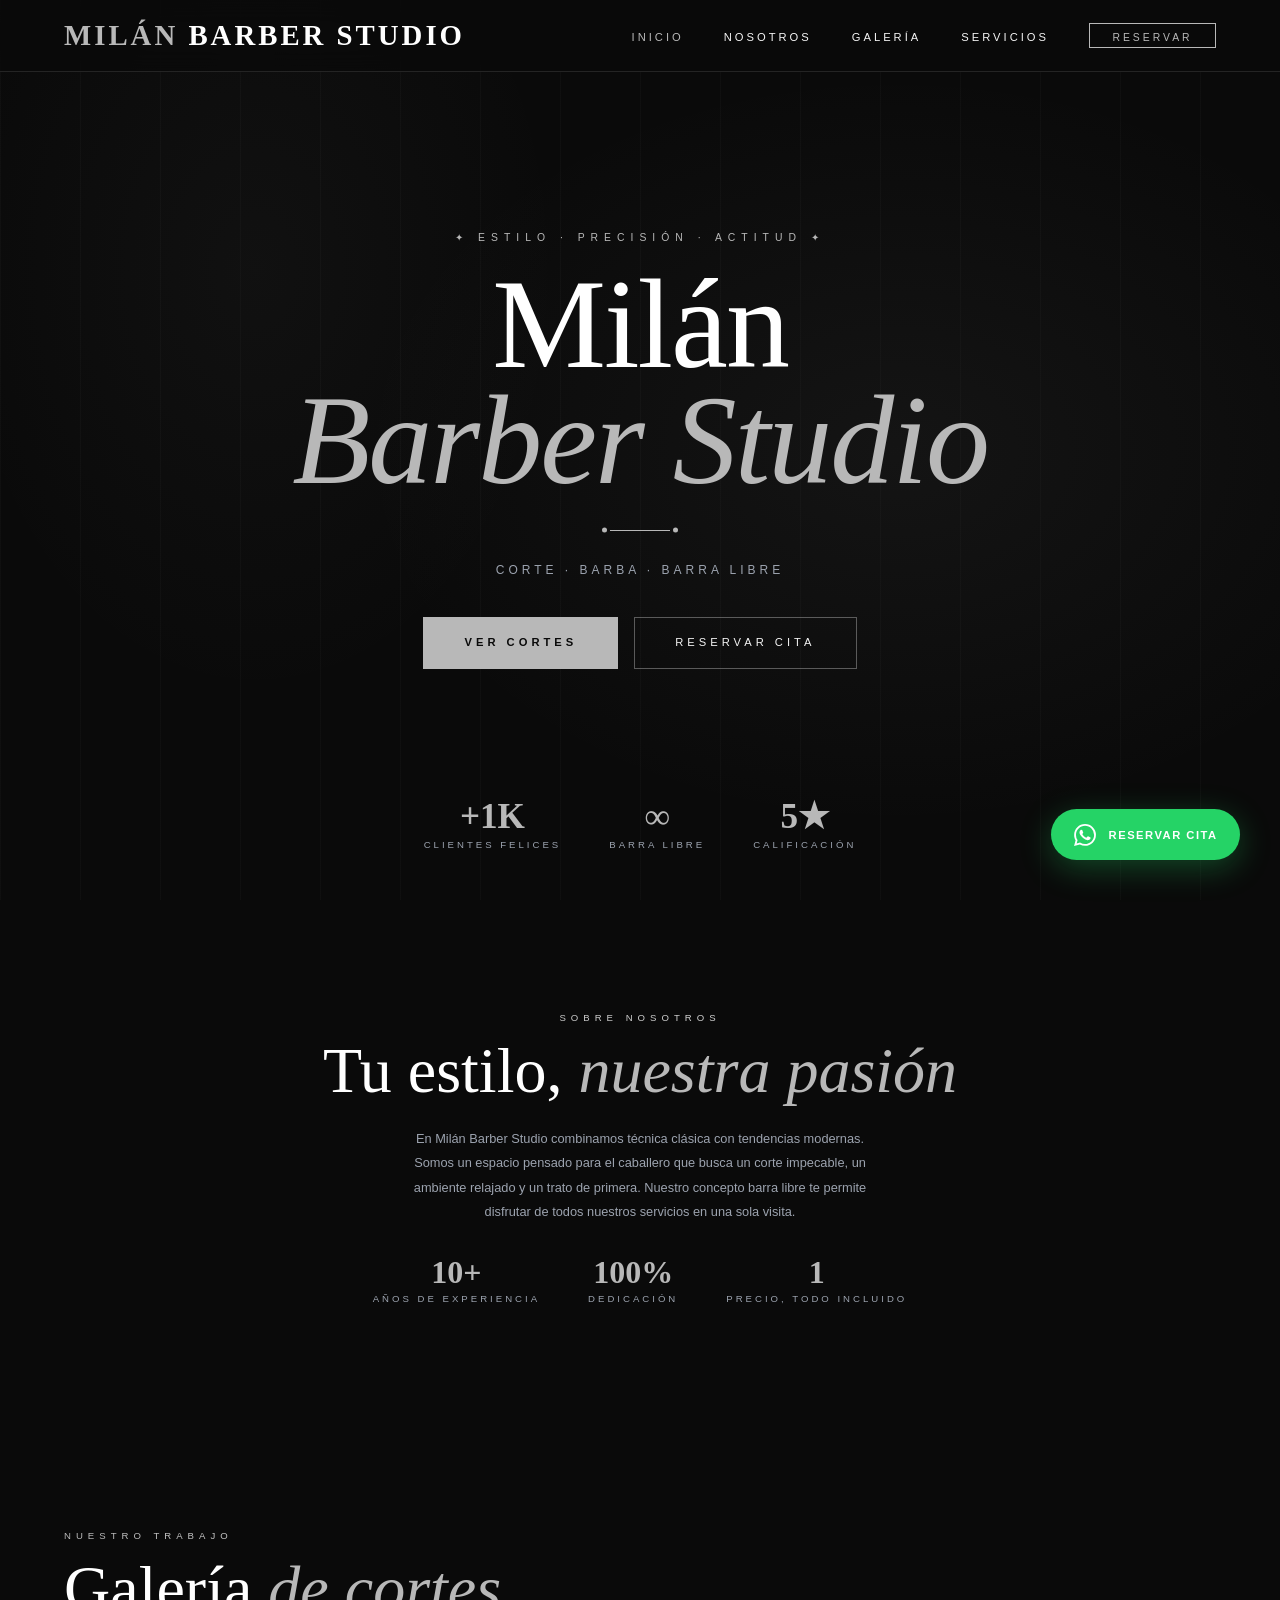
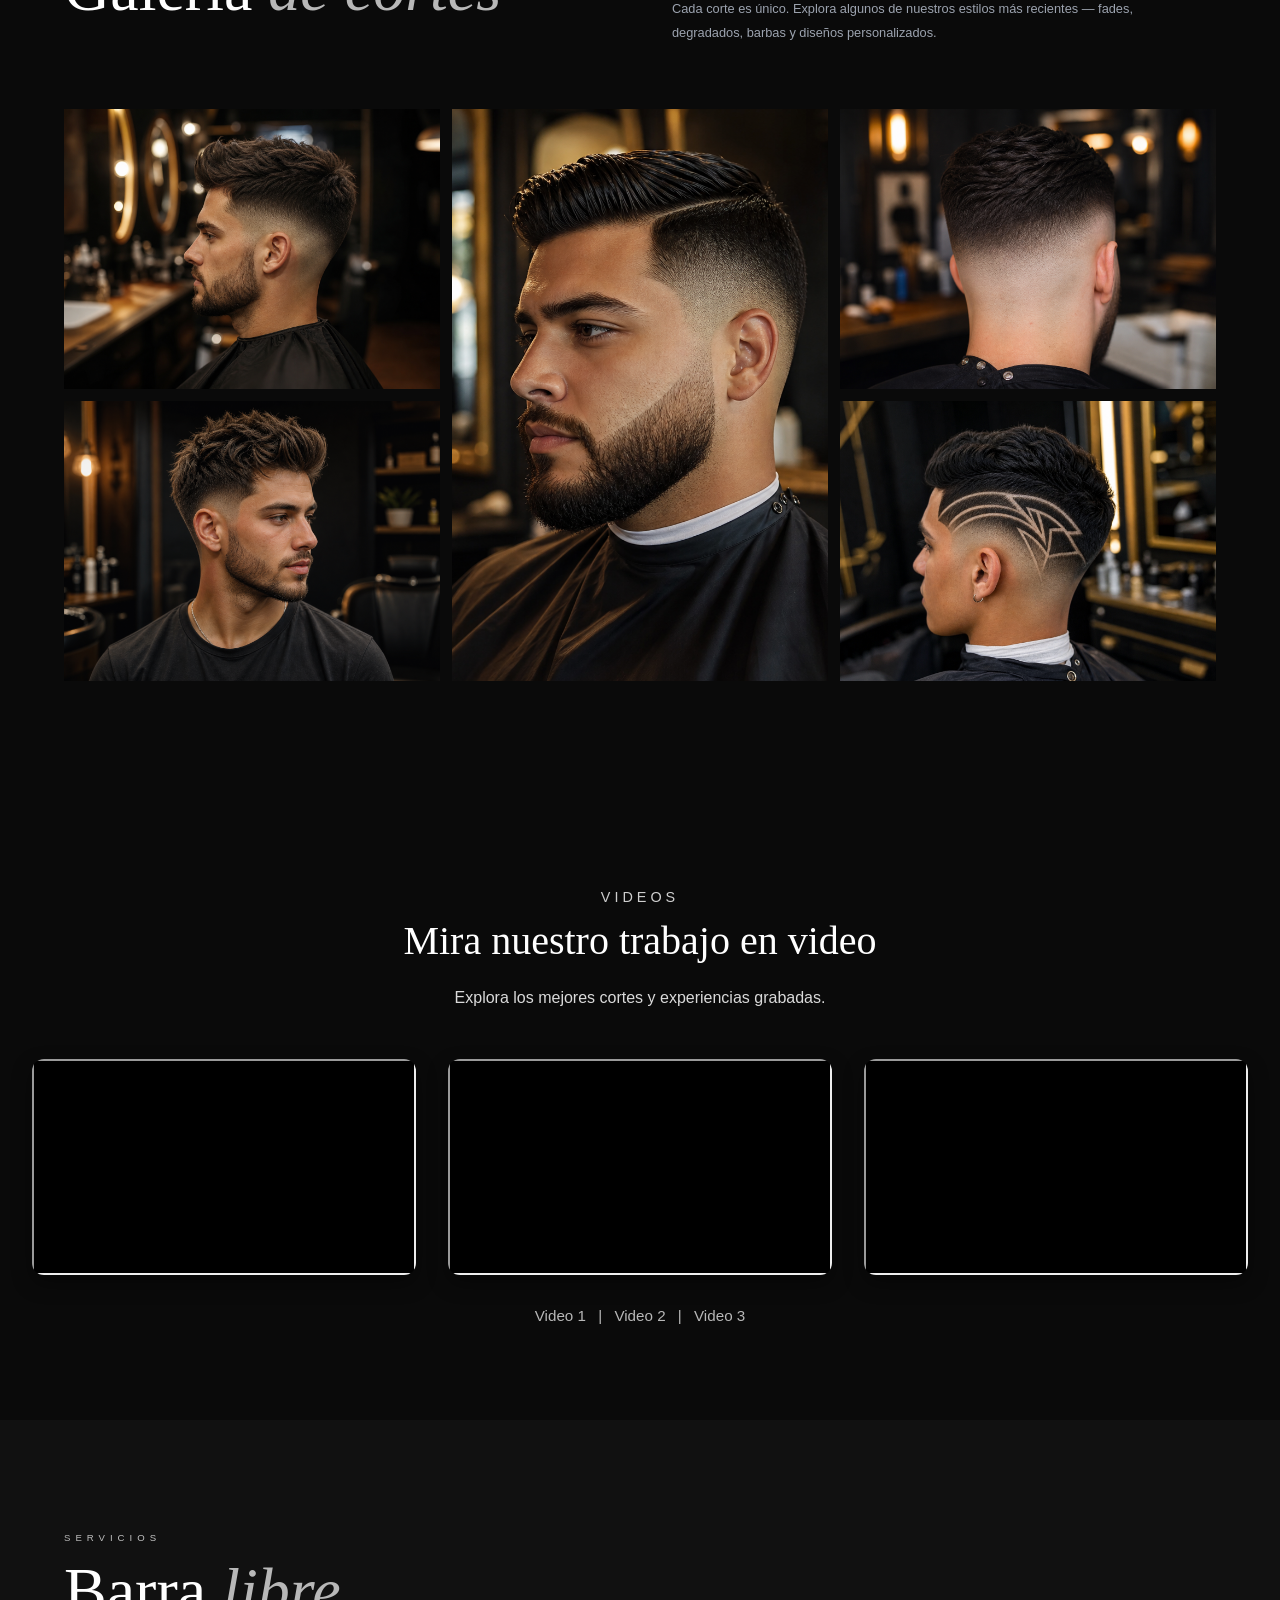
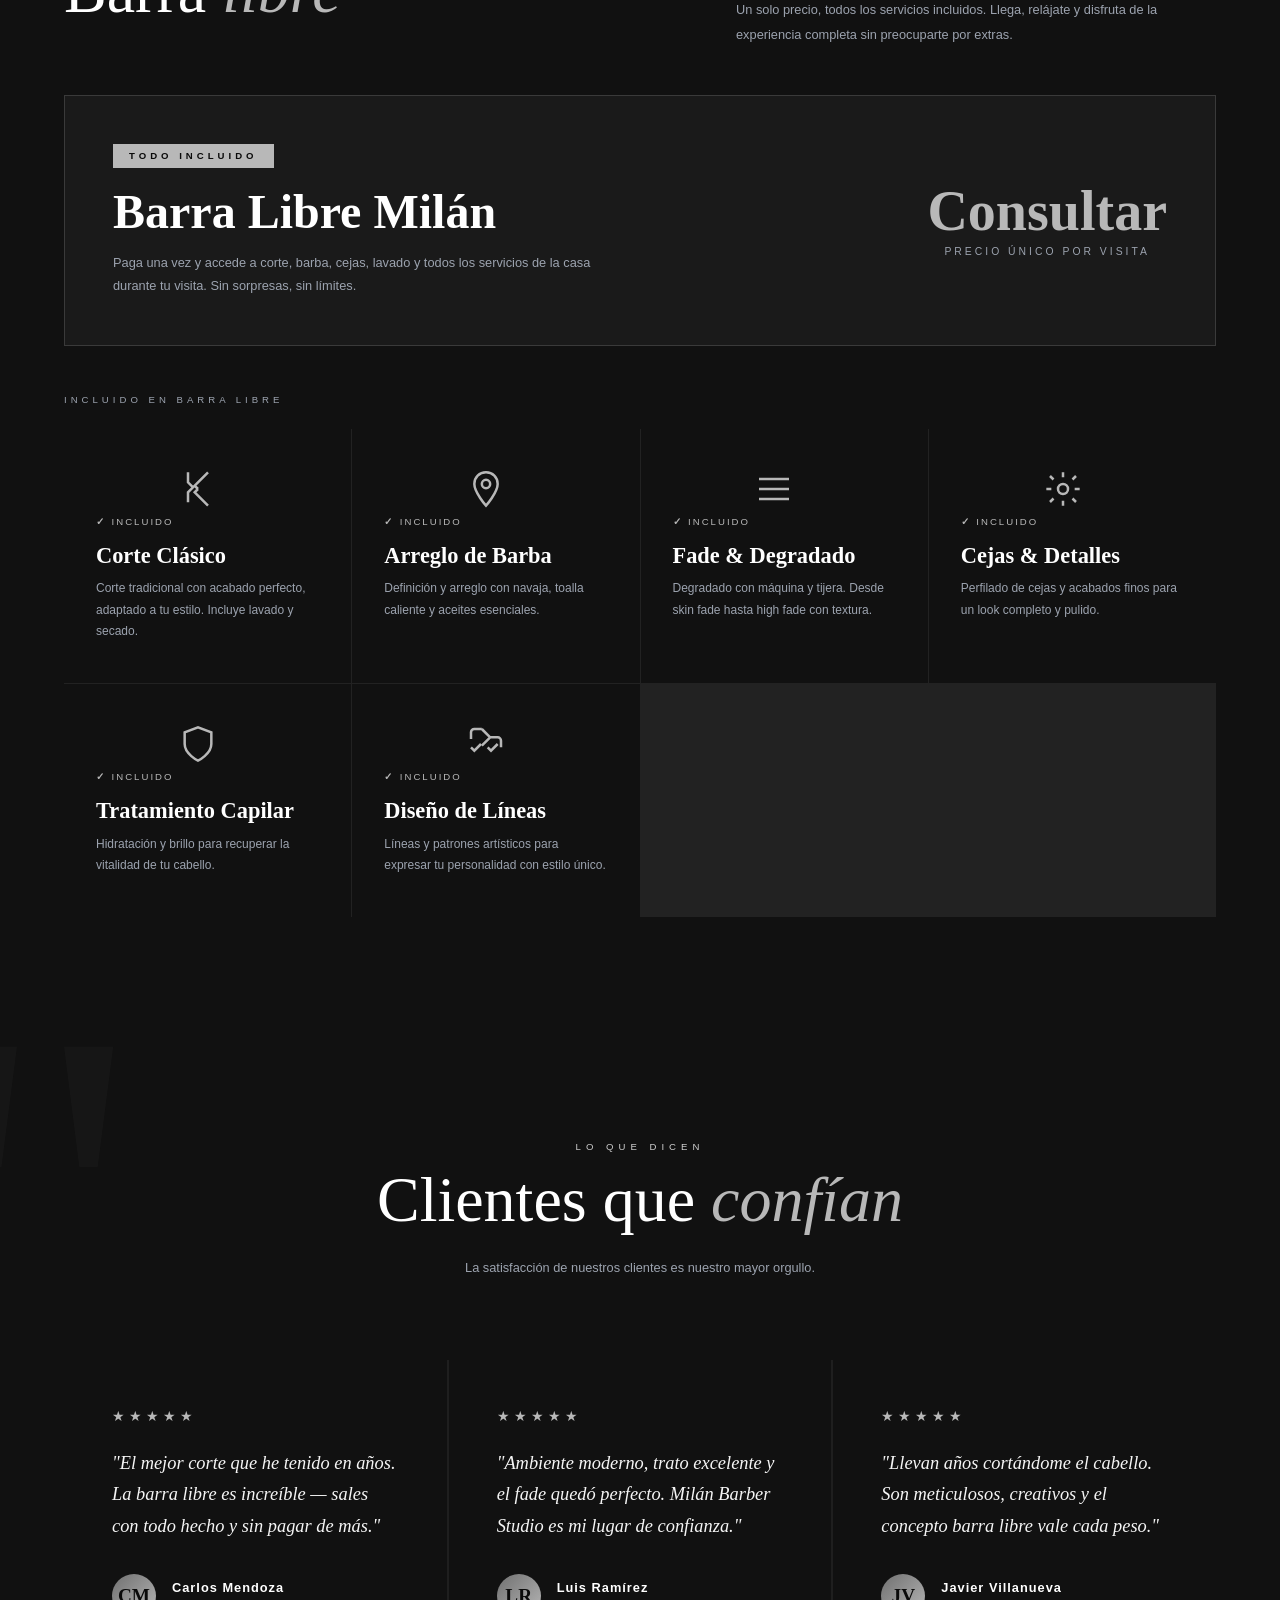
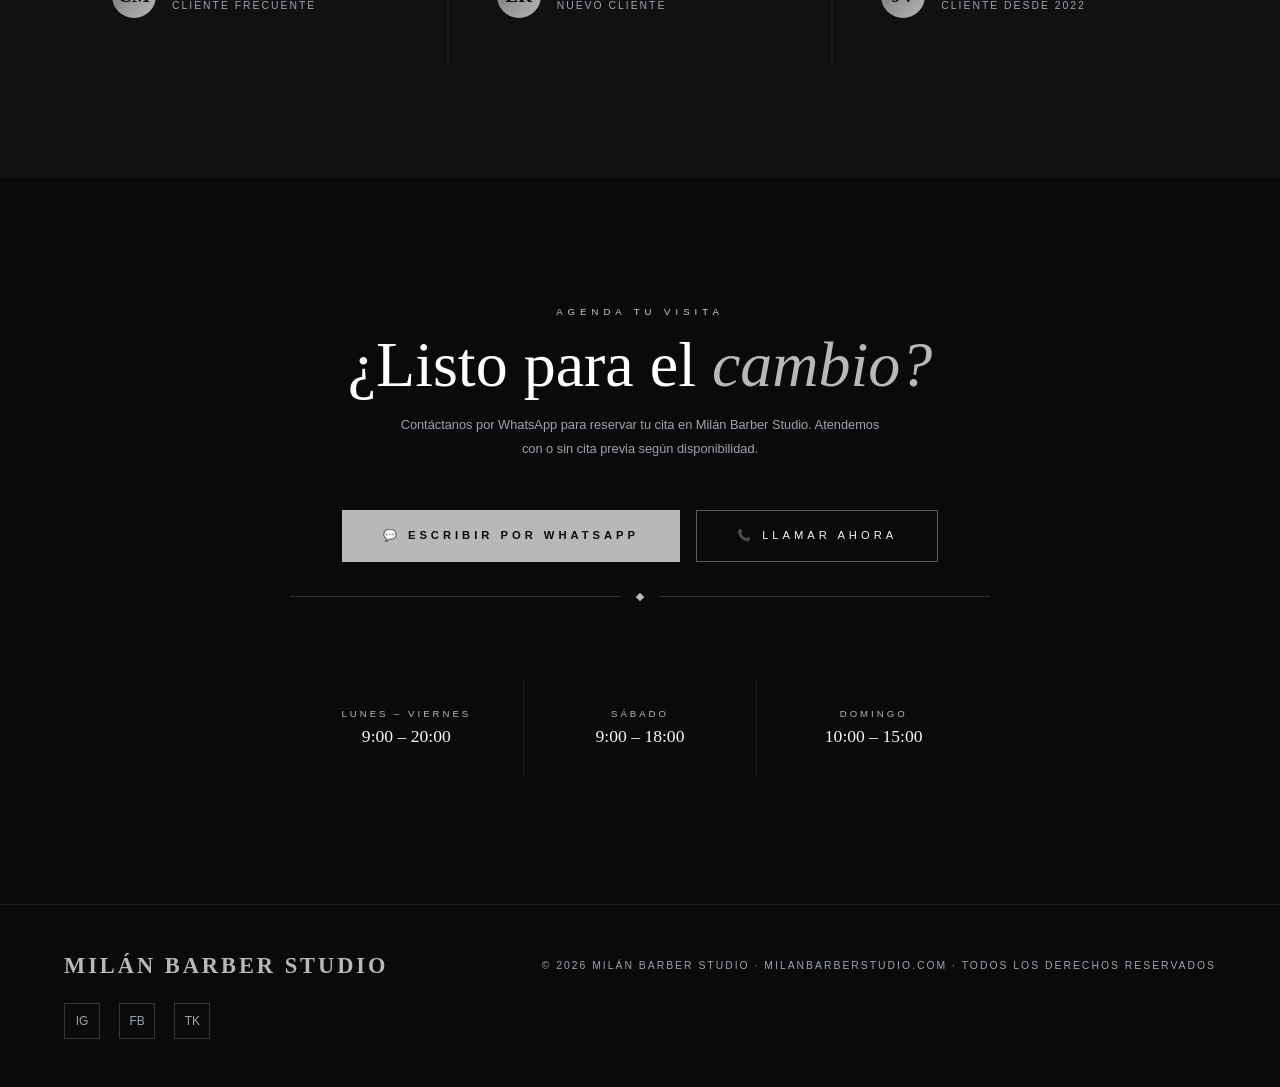
==== commit a1f01f99: "Added videos Se agrego un modulo para mostrar videos de youtube" ====
--- a/barberia/index.html
+++ b/barberia/index.html
@@ -17,7 +17,9 @@
   <link rel="stylesheet" href="css/footer.css" />
   <link rel="stylesheet" href="css/whatsapp.css" />
   <link rel="stylesheet" href="css/animations.css" />
-  <link rel="stylesheet" href="css/responsive.css" />
+  <meta http-equiv="Content-Security-Policy" content="default-src 'self'; script-src 'self' https://www.googletagmanager.com https://www.google-analytics.com; style-src 'self' 'unsafe-inline' https://fonts.googleapis.com; font-src https://fonts.gstatic.com; frame-src https://www.youtube.com https://www.youtube-nocookie.com; img-src 'self' data: https://i.ytimg.com;">
+  <meta http-equiv="X-Content-Type-Options" content="nosniff">
+  <link rel="stylesheet" href="css/videos.css" />
 </head>
 <body>
 
@@ -124,6 +126,24 @@
     </div>
   </section>
 
+<section id="videos">
+  <div class="videos-header">
+    <span class="section-label reveal">Videos</span>
+    <h2 class="section-title reveal reveal-delay-1">Mira nuestro trabajo en video</h2>
+    <p class="section-desc reveal reveal-delay-2">Explora los mejores cortes y experiencias grabadas.</p>
+  </div>
+  <div class="videos-grid">
+    <div class="video-item"><iframe src="https://www.youtube.com/embed/dQw4w9WgXcQ?rel=0&modestbranding=1" title="Video 1" allow="accelerometer; autoplay; clipboard-write; encrypted-media; gyroscope; picture-in-picture" allowfullscreen></iframe></div>
+    <div class="video-item"><iframe src="https://www.youtube.com/embed/q9dYCTb04tI?rel=0&modestbranding=1" title="Video 2" allow="accelerometer; autoplay; clipboard-write; encrypted-media; gyroscope; picture-in-picture" allowfullscreen></iframe></div>
+    <div class="video-item"><iframe src="https://www.youtube.com/embed/l482T0yNkeo?rel=0&modestbranding=1" title="Video 3" allow="accelerometer; autoplay; clipboard-write; encrypted-media; gyroscope; picture-in-picture" allowfullscreen></iframe></div>
+  </div>
+  <div class="video-links">
+    <a href="https://youtu.be/dQw4w9WgXcQ" target="_blank" rel="noopener noreferrer" title="Video 1">Video 1</a> |
+    <a href="https://www.youtube.com/watch?v=q9dYCTb04tI" target="_blank" rel="noopener noreferrer" title="Video 2">Video 2</a> |
+    <a href="https://youtu.be/l482T0yNkeo" target="_blank" rel="noopener noreferrer" title="Video 3">Video 3</a>
+  </div>
+</section>
+
   <section id="servicios">
     <div class="servicios-header">
       <div>
--- a/barberia/css/videos.css
+++ b/barberia/css/videos.css
@@ -0,0 +1,93 @@
+/* videos.css - Styles for the Videos section */
+
+/* Section container */
+#videos {
+  padding: 6rem 2rem;
+  background: var(--negro-muy-oscuro);
+  color: var(--plateado);
+}
+
+/* Header styling */
+.videos-header {
+  text-align: center;
+  margin-bottom: 3rem;
+}
+
+.videos-header .section-label {
+  font-size: 0.9rem;
+  letter-spacing: 4px;
+  text-transform: uppercase;
+  color: rgba(184,184,184,0.45);
+}
+
+.videos-header .section-title {
+  font-family: var(--font-display);
+  font-size: 2.5rem;
+  margin-top: 0.5rem;
+  color: var(--blanco);
+}
+
+.videos-header .section-desc {
+  max-width: 720px;
+  margin: 1.5rem auto 0;
+  font-size: 1rem;
+  line-height: 1.6;
+  color: rgba(255,255,255,0.85);
+}
+
+/* Grid of video iframes */
+.videos-grid {
+  display: grid;
+  grid-template-columns: repeat(auto-fit, minmax(300px, 1fr));
+  gap: 2rem;
+  margin-top: 2rem;
+}
+
+.video-item {
+  position: relative;
+  width: 100%;
+  height: 0;
+  padding-bottom: 56.25%; /* 16:9 aspect ratio */
+  border: none;
+  border-radius: 12px;
+  overflow: hidden;
+  box-shadow: 0 8px 20px rgba(0,0,0,0.4);
+  background: #000;
+}
+
+.video-item iframe {
+  position: absolute;
+  top: 0;
+  left: 0;
+  width: 100%;
+  height: 100%;
+}
+
+/* Links below the grid */
+.video-links {
+  margin-top: 2rem;
+  text-align: center;
+  font-size: 0.95rem;
+}
+
+.video-links a {
+  color: var(--plateado);
+  text-decoration: none;
+  margin: 0 0.5rem;
+  transition: color 0.3s, opacity 0.3s;
+}
+
+.video-links a:hover {
+  color: var(--blanco);
+  opacity: 0.85;
+}
+
+/* Responsive tweaks */
+@media (max-width: 768px) {
+  #videos {
+    padding: 4rem 1rem;
+  }
+  .videos-header .section-title {
+    font-size: 2rem;
+  }
+}
